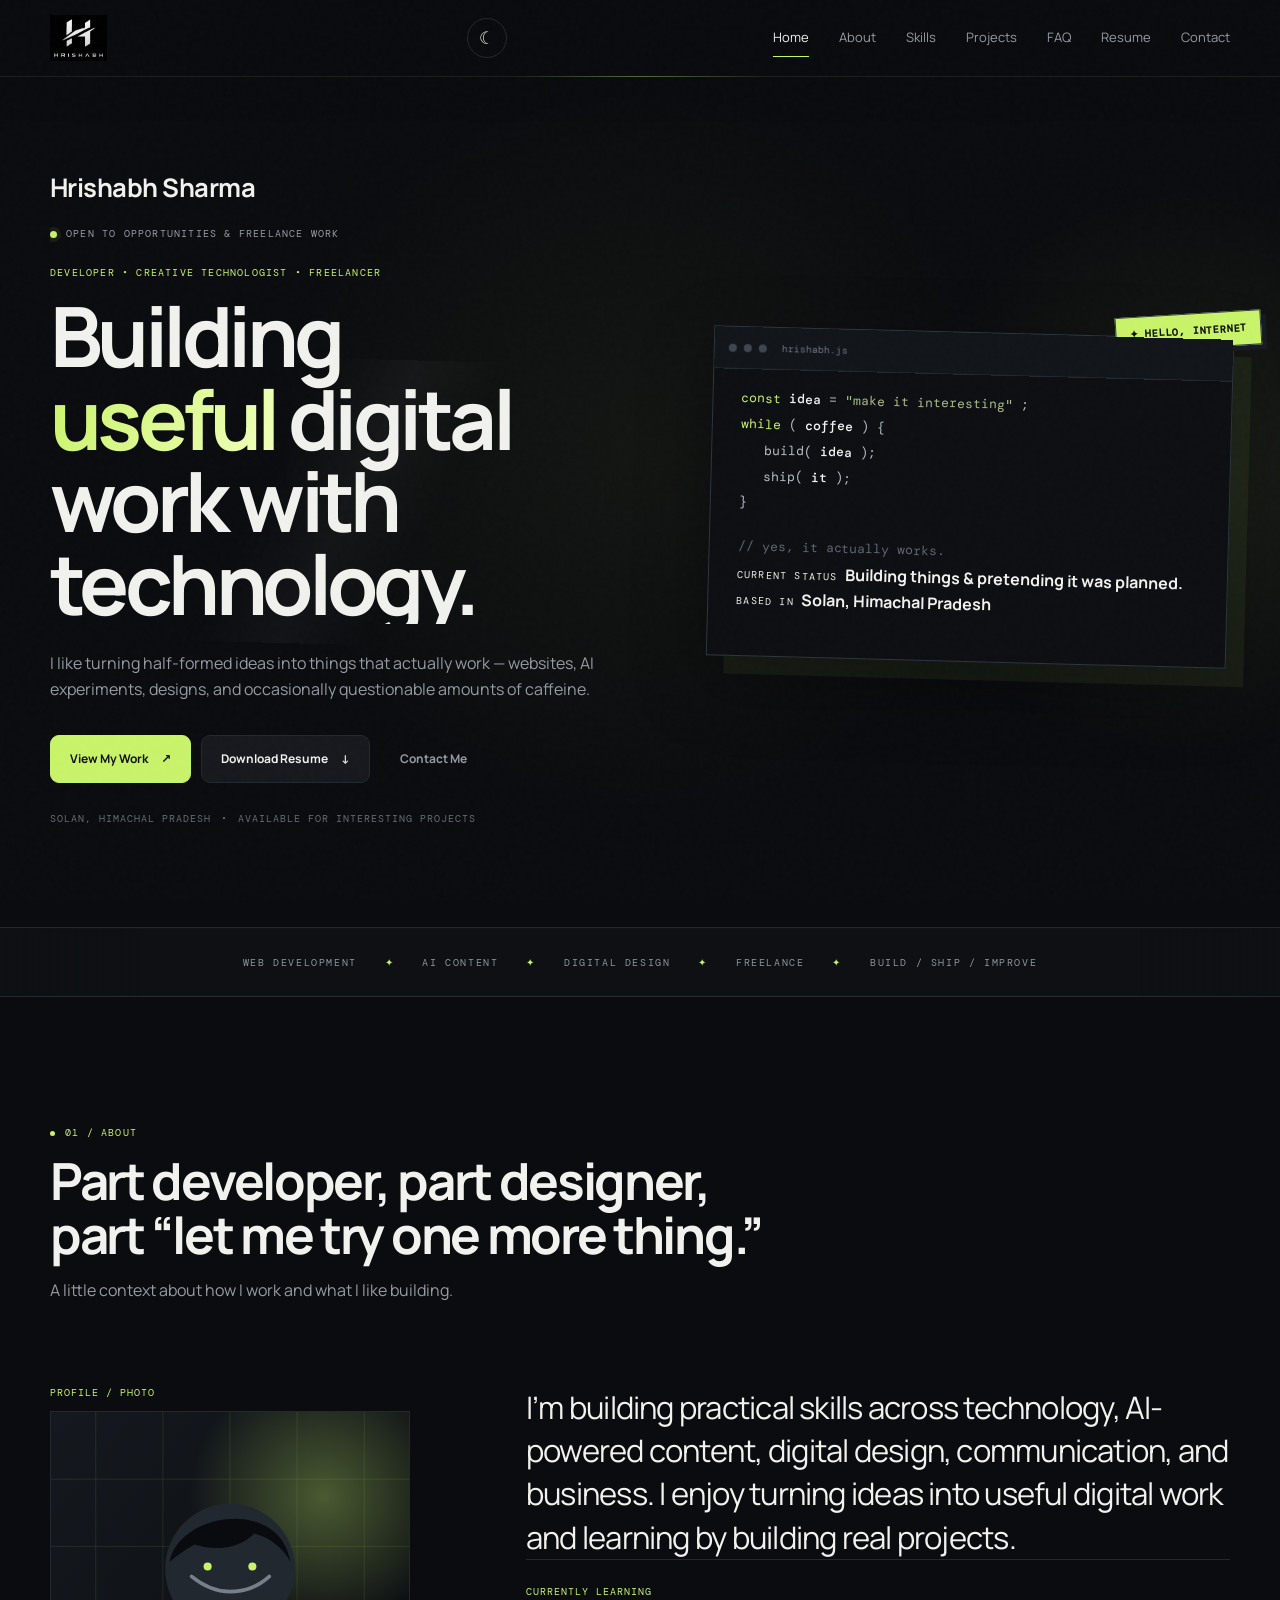
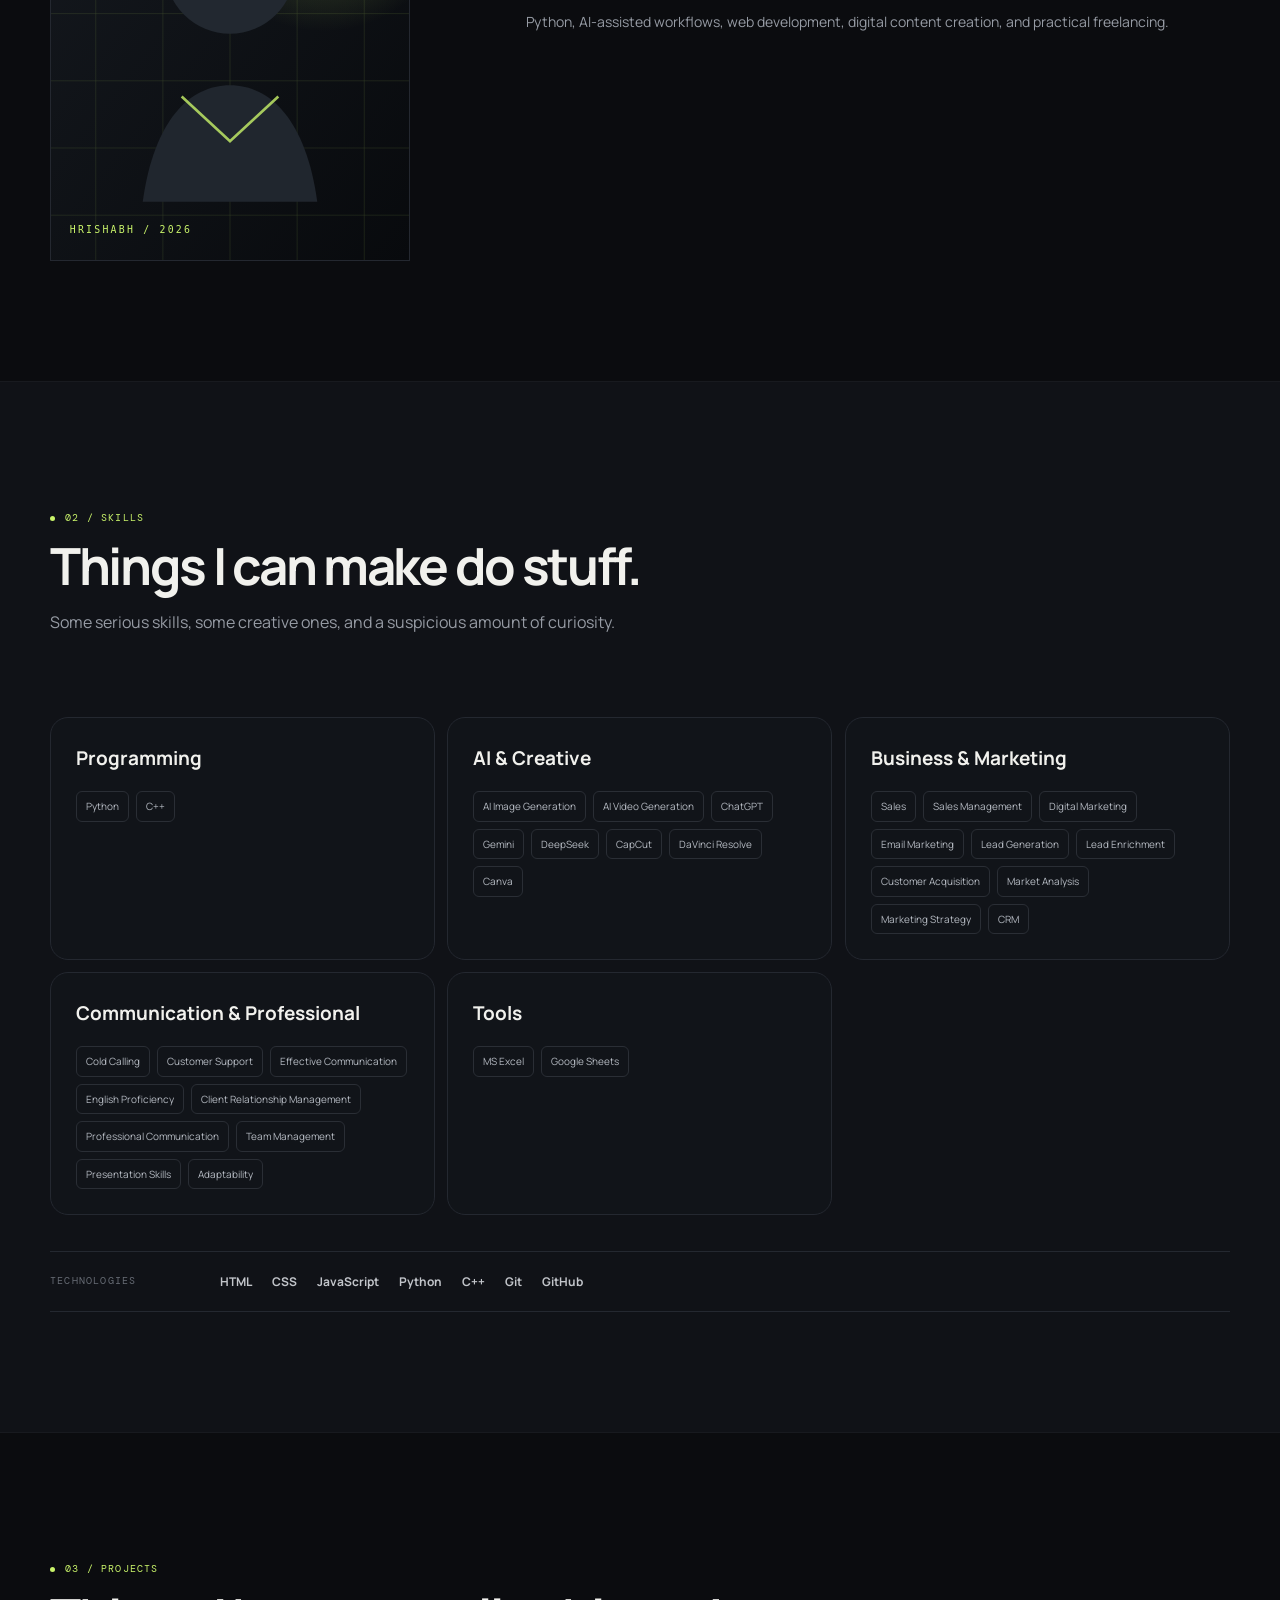
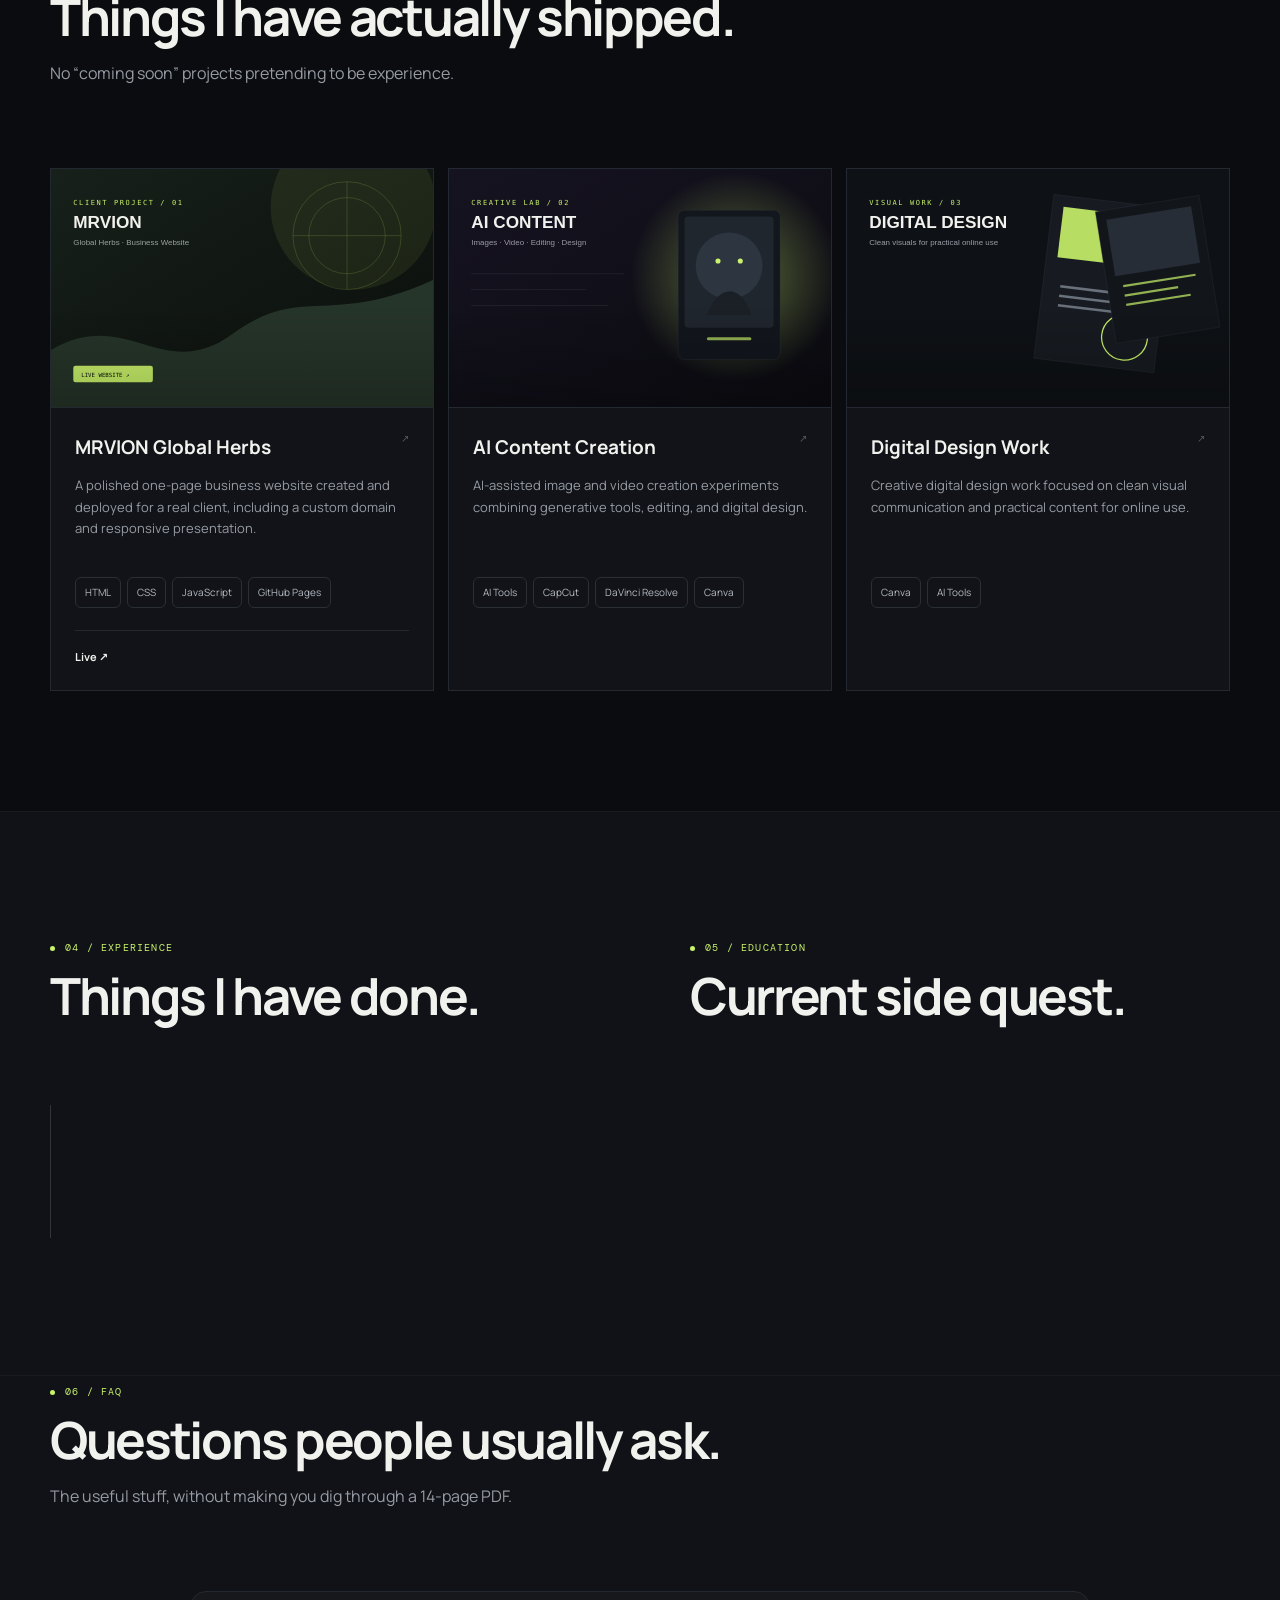
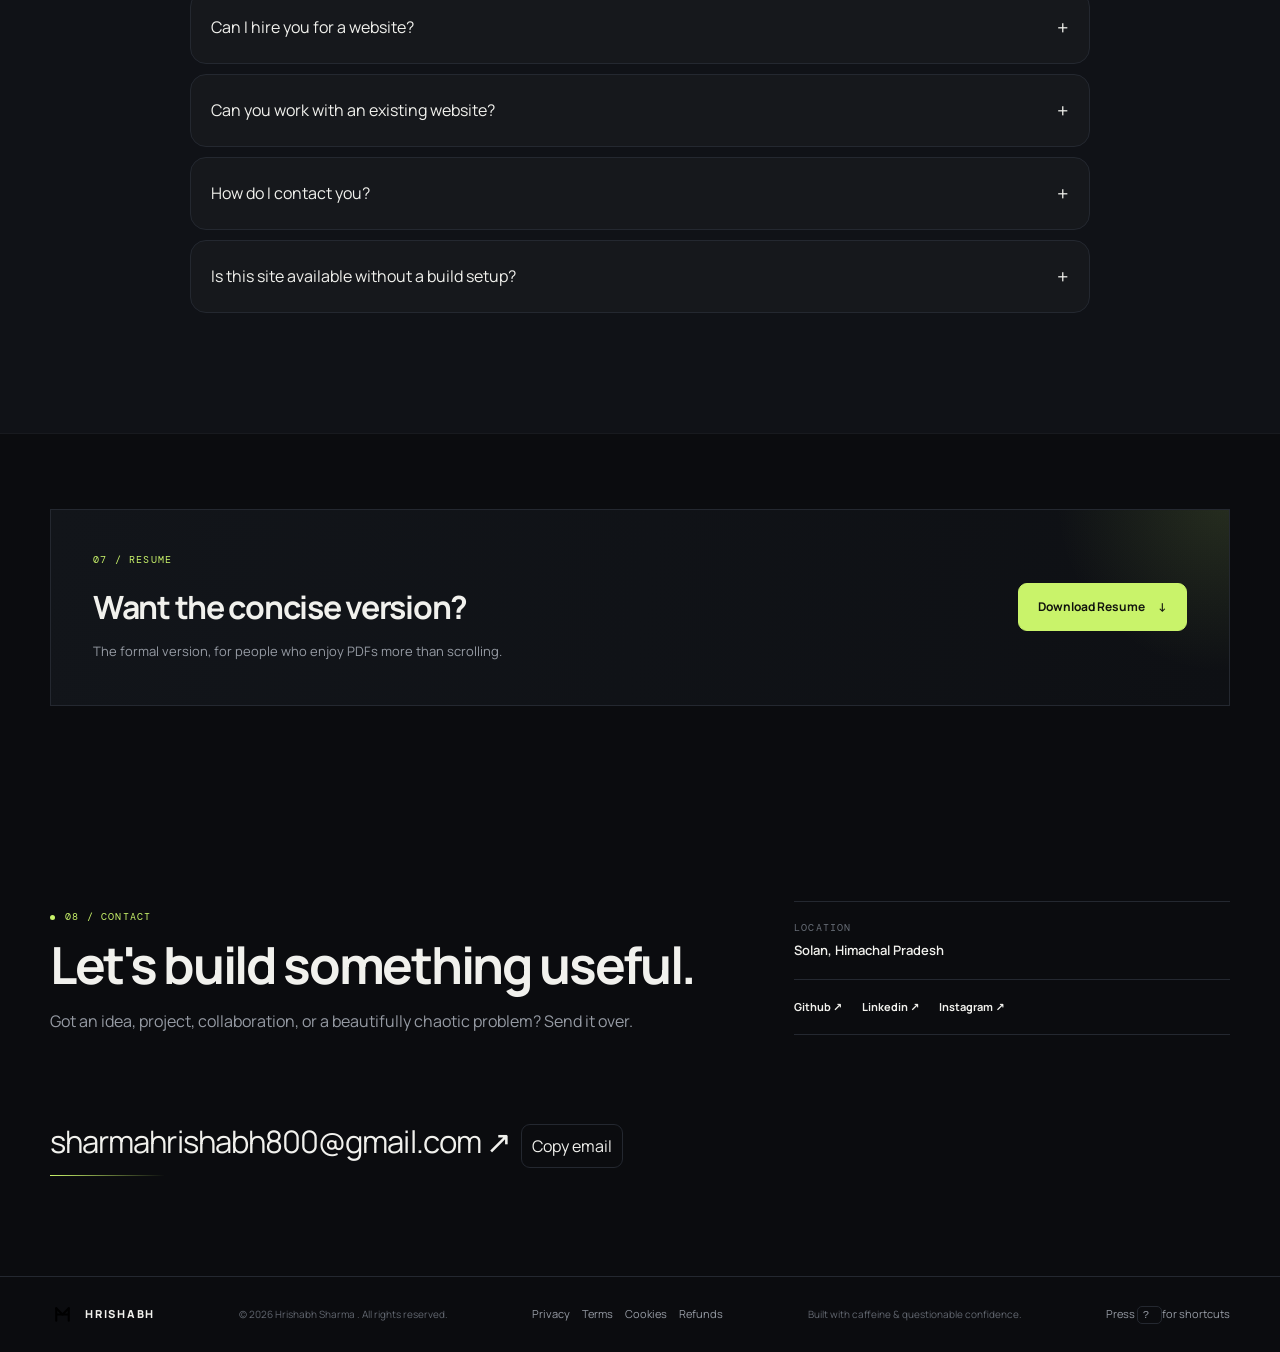
==== index.html @ c1506754 "Add files via upload" ====
<!DOCTYPE html>
<html lang="en">
 <head>
  <meta charset="utf-8"/>
  <meta content="width=device-width, initial-scale=1.0" name="viewport"/>
  <meta content="Hrishabh Sharma &mdash; developer, creative technologist and freelancer." name="description"/>
  <meta content="Hrishabh Sharma &mdash; Portfolio" property="og:title"/>
  <meta content="Developer, creative technologist and freelancer building useful digital work." property="og:description"/>
  <meta content="website" property="og:type"/>
  <meta content="https://hrishabh-sharma.github.io/" property="og:url"/>
  <meta content="hrishabh-logo.png" property="og:image"/>
  <meta content="summary_large_image" name="twitter:card"/>
  <meta content="Hrishabh Sharma &mdash; Portfolio" name="twitter:title"/>
  <meta content="Developer, creative technologist and freelancer building useful digital work." name="twitter:description"/>
  <meta content="#0b0c0f" name="theme-color"/>
  <title>
   Hrishabh Sharma &mdash; Portfolio
  </title>
  <link href="logo.svg" rel="icon" type="image/svg+xml"/>
  <link href="styles.css" rel="stylesheet"/>
 </head>
 <body class="is-loading">
  <a class="skip-link" href="#main-content">
   Skip to content
  </a>
  <div aria-hidden="true" class="skeleton-loader" id="skeleton-loader">
   <div class="skeleton-card">
    <div class="skeleton-line med">
    </div>
    <div class="skeleton-line big">
    </div>
    <div class="skeleton-line">
    </div>
    <div class="skeleton-line med">
    </div>
   </div>
  </div>
  <div aria-hidden="true" class="scroll-progress">
   <span>
   </span>
  </div>
  <div aria-hidden="true" class="ambient ambient-one">
  </div>
  <div aria-hidden="true" class="ambient ambient-two">
  </div>
  <header class="nav-wrap">
   <nav aria-label="Primary navigation" class="nav container">
    <a class="brand brand-image" href="#home">
     <img alt="Hrishabh logo" src="hrishabh-logo.png"/>
    </a>
    <div class="nav-actions">
     <button aria-label="Toggle light and dark mode" class="theme-toggle" title="Toggle theme" type="button">
      ☾
     </button>
     <button aria-expanded="false" aria-label="Toggle navigation" class="menu-button" type="button">
      <span>
      </span>
      <span>
      </span>
      <span>
      </span>
     </button>
    </div>
    <div class="nav-links">
     <a href="#home">
      Home
     </a>
     <a href="#about">
      About
     </a>
     <a href="#skills">
      Skills
     </a>
     <a href="#projects">
      Projects
     </a>
     <a href="#faq">
      FAQ
     </a>
     <a href="#resume">
      Resume
     </a>
     <a href="#contact">
      Contact
     </a>
    </div>
   </nav>
  </header>
  <main id="main-content">
   <section class="hero" id="home">
    <div class="container hero-grid">
     <div class="hero-copy">
      <p class="hero-name" data-name="">
      </p>
      <div class="status">
       <span class="status-dot">
       </span>
       Open to opportunities &amp; freelance work
      </div>
      <p class="hero-kicker" data-tagline="">
      </p>
      <h1>
       Building
       <em>
        useful
       </em>
       digital work with technology.
      </h1>
      <p class="hero-intro" data-intro="">
      </p>
      <div class="button-row">
       <a class="button button-primary" href="#projects">
        View My Work
        <span>
         &nearrow;
        </span>
       </a>
       <a class="button button-secondary" data-resume="" download="">
        Download Resume
        <span>
         &darr;
        </span>
       </a>
       <a class="button button-ghost" href="#contact">
        Contact Me
       </a>
      </div>
      <div class="hero-meta">
       <span data-location="">
       </span>
       <span>
        &bull;
       </span>
       <span>
        Available for interesting projects
       </span>
      </div>
     </div>
     <div class="hero-visual hero-code">
      <div class="code-window">
       <div class="window-bar">
        <span>
        </span>
        <span>
        </span>
        <span>
        </span>
        <b>
         hrishabh.js
        </b>
       </div>
       <div class="code-lines">
        <div>
         <i>
          const
         </i>
         <strong>
          idea
         </strong>
         =
         <em>
          "make it interesting"
         </em>
         ;
        </div>
        <div>
         <i>
          while
         </i>
         (
         <strong>
          coffee
         </strong>
         ) {
        </div>
        <div class="indent">
         build(
         <strong>
          idea
         </strong>
         );
        </div>
        <div class="indent">
         ship(
         <strong>
          it
         </strong>
         );
        </div>
        <div>
         }
        </div>
        <div class="code-comment">
         // yes, it actually works.
        </div>
       </div>
       <div class="floating-card floating-top">
        <span class="mini-label">
         CURRENT STATUS
        </span>
        <strong>
         Building things &amp; pretending it was planned.
        </strong>
       </div>
       <div class="floating-card floating-bottom">
        <span class="mini-label">
         BASED IN
        </span>
        <strong data-location="">
        </strong>
       </div>
      </div>
     </div>
    </div>
   </section>
   <section aria-label="Creative highlights" class="visual-marquee">
    <div class="container marquee-track">
     <span>
      WEB DEVELOPMENT
     </span>
     <i>
      ✦
     </i>
     <span>
      AI CONTENT
     </span>
     <i>
      ✦
     </i>
     <span>
      DIGITAL DESIGN
     </span>
     <i>
      ✦
     </i>
     <span>
      FREELANCE
     </span>
     <i>
      ✦
     </i>
     <span>
      BUILD / SHIP / IMPROVE
     </span>
    </div>
   </section>
   <section class="section" id="about">
    <div class="container">
     <div class="section-heading">
      <span class="eyebrow">
       01 / About
      </span>
      <h2>
       Part developer, part designer, part &ldquo;let me try one more thing.&rdquo;
      </h2>
      <p>
       A little context about how I work and what I like building.
      </p>
     </div>
     <div class="about-grid">
      <div class="about-photo-wrap">
       <div class="about-photo-label">
        PROFILE / PHOTO
       </div>
       <!-- Replace profile-visual.svg with your own photo later. Keep the same path or update the src. -->
       <div class="profile-frame">
        <img alt="Profile placeholder for Hrishabh Sharma" loading="lazy" src="profile-visual.svg"/>
       </div>
      </div>
      <div class="about-content">
       <div class="about-lead">
        <p data-about="">
        </p>
       </div>
       <div class="about-details">
        <div>
         <span>
          Currently learning
         </span>
         <p data-learning="">
         </p>
        </div>
        <div>
         <span>
          Interested in
         </span>
         <p data-interests="">
         </p>
        </div>
       </div>
      </div>
     </div>
    </div>
   </section>
   <section class="section section-muted" id="skills">
    <div class="container">
     <div class="section-heading">
      <span class="eyebrow">
       02 / Skills
      </span>
      <h2>
       Things I can make do stuff.
      </h2>
      <p>
       Some serious skills, some creative ones, and a suspicious amount of curiosity.
      </p>
     </div>
     <div class="skill-grid" id="skills-grid">
     </div>
     <div class="tech-strip">
      <span>
       TECHNOLOGIES
      </span>
      <div id="technologies">
      </div>
     </div>
    </div>
   </section>
   <section class="section" id="projects">
    <div class="container">
     <div class="section-heading">
      <span class="eyebrow">
       03 / Projects
      </span>
      <h2>
       Things I have actually shipped.
      </h2>
      <p>
       No &ldquo;coming soon&rdquo; projects pretending to be experience.
      </p>
     </div>
     <div class="project-grid" id="projects-grid">
     </div>
    </div>
   </section>
   <section class="section section-muted" id="experience">
    <div class="container two-column-section">
     <div>
      <div class="section-heading">
       <span class="eyebrow">
        04 / Experience
       </span>
       <h2>
        Things I have done.
       </h2>
      </div>
      <div class="timeline" id="experience-list">
      </div>
     </div>
     <div id="education">
      <div class="section-heading">
       <span class="eyebrow">
        05 / Education
       </span>
       <h2>
        Current side quest.
       </h2>
      </div>
      <div class="education-list" id="education-list">
      </div>
     </div>
    </div>
   </section>
   <section class="section faq-section section-muted" id="faq">
    <div class="container">
     <div class="section-heading">
      <span class="eyebrow">
       06 / FAQ
      </span>
      <h2>
       Questions people usually ask.
      </h2>
      <p>
       The useful stuff, without making you dig through a 14-page PDF.
      </p>
     </div>
     <div class="faq-list">
      <article class="faq-item">
       <button aria-expanded="false" class="faq-question" type="button">
        <span>
         Can I hire you for a website?
        </span>
        <span>
         +
        </span>
       </button>
       <div class="faq-answer">
        <div>
         <p>
          Yes. I can work on landing pages, business websites, portfolio sites, and other practical web projects.
         </p>
        </div>
       </div>
      </article>
      <article class="faq-item">
       <button aria-expanded="false" class="faq-question" type="button">
        <span>
         Can you work with an existing website?
        </span>
        <span>
         +
        </span>
       </button>
       <div class="faq-answer">
        <div>
         <p>
          Yes. If the project is editable and the scope is clear, I can make updates, fixes, responsive improvements, and visual refinements.
         </p>
        </div>
       </div>
      </article>
      <article class="faq-item">
       <button aria-expanded="false" class="faq-question" type="button">
        <span>
         How do I contact you?
        </span>
        <span>
         +
        </span>
       </button>
       <div class="faq-answer">
        <div>
         <p>
          The fastest option is email. You can copy the address directly from the Contact section.
         </p>
        </div>
       </div>
      </article>
      <article class="faq-item">
       <button aria-expanded="false" class="faq-question" type="button">
        <span>
         Is this site available without a build setup?
        </span>
        <span>
         +
        </span>
       </button>
       <div class="faq-answer">
        <div>
         <p>
          Yes. This portfolio is plain HTML, CSS and JavaScript, so it can be opened directly and hosted on GitHub Pages.
         </p>
        </div>
       </div>
      </article>
     </div>
    </div>
   </section>
   <section class="section resume-section" id="resume">
    <div class="container resume-box">
     <div>
      <span class="eyebrow">
       07 / Resume
      </span>
      <h2>
       Want the concise version?
      </h2>
      <p>
       The formal version, for people who enjoy PDFs more than scrolling.
      </p>
     </div>
     <a class="button button-primary" data-resume="" download="">
      Download Resume
      <span>
       &darr;
      </span>
     </a>
    </div>
   </section>
   <section class="section contact-section" id="contact">
    <div class="container contact-grid">
     <div>
      <div class="section-heading">
       <span class="eyebrow">
        08 / Contact
       </span>
       <h2>
        Let's build something useful.
       </h2>
       <p>
        Got an idea, project, collaboration, or a beautifully chaotic problem? Send it over.
       </p>
      </div>
      <div class="email-wrap">
       <a class="email-link" data-email="">
       </a>
       <button class="copy-button" data-copy-email="" type="button">
        Copy email
       </button>
      </div>
     </div>
     <div class="contact-details">
      <div>
       <span>
        Location
       </span>
       <strong data-location="">
       </strong>
      </div>
      <div class="social-row" id="social-links">
      </div>
     </div>
    </div>
   </section>
  </main>
  <footer class="footer">
   <div class="container footer-inner">
    <a class="brand" href="#home">
     <img alt="" src="logo.svg"/>
     <span data-logo="">
      HRISHABH
     </span>
    </a>
    <span>
     &copy;
     <span id="year">
     </span>
     <span data-name="">
     </span>
     . All rights reserved.
    </span>
    <nav aria-label="Legal" class="legal-links">
     <a href="privacy-policy.html">
      Privacy
     </a>
     <a href="terms.html">
      Terms
     </a>
     <a href="cookie-policy.html">
      Cookies
     </a>
     <a href="refund-policy.html">
      Refunds
     </a>
    </nav>
    <span>
     Built with caffeine &amp; questionable confidence.
    </span>
    <span class="shortcut-hint">
     Press
     <kbd>
      ?
     </kbd>
     for shortcuts
    </span>
   </div>
  </footer>
  <button aria-label="Back to top" class="back-top" id="back-top" type="button">
   &uarr;
  </button>
  <div aria-atomic="true" aria-live="polite" class="toast-stack" id="toast-stack">
  </div>
  <div aria-labelledby="shortcut-title" aria-modal="true" class="shortcut-panel" id="shortcut-panel" role="dialog">
   <div class="shortcut-box">
    <div class="shortcut-head">
     <h3 id="shortcut-title">
      Keyboard shortcuts
     </h3>
     <button aria-label="Close shortcuts" class="shortcut-close" type="button">
      &times;
     </button>
    </div>
    <div class="shortcut-list">
     <div class="shortcut-row">
      <span>
       Go home
      </span>
      <kbd>
       G
      </kbd>
      <kbd>
       H
      </kbd>
     </div>
     <div class="shortcut-row">
      <span>
       Go to projects
      </span>
      <kbd>
       G
      </kbd>
      <kbd>
       P
      </kbd>
     </div>
     <div class="shortcut-row">
      <span>
       Go to contact
      </span>
      <kbd>
       G
      </kbd>
      <kbd>
       C
      </kbd>
     </div>
     <div class="shortcut-row">
      <span>
       Toggle theme
      </span>
      <kbd>
       T
      </kbd>
     </div>
     <div class="shortcut-row">
      <span>
       Show shortcuts
      </span>
      <kbd>
       ?
      </kbd>
     </div>
     <div class="shortcut-row">
      <span>
       Close overlay
      </span>
      <kbd>
       Esc
      </kbd>
     </div>
    </div>
   </div>
  </div>
  <script src="profile.js">
  </script>
  <script src="main.js">
  </script>
 </body>
</html>
---- styles.css ----
@import url('https://fonts.googleapis.com/css2?family=DM+Mono:wght@400;500&family=Manrope:wght@400;500;600;700;800&display=swap');

:root {
  --bg: #0b0c0f;
  --bg-soft: #101217;
  --text: #f1f1ed;
  --muted: #969ba4;
  --line: #242830;
  --accent: #c9f36a;
  --max: 1180px;
  --radius: 18px;
}

* { box-sizing: border-box; }
html { scroll-behavior: smooth; }
body {
  margin: 0;
  background: var(--bg);
  color: var(--text);
  font-family: "Manrope", system-ui, sans-serif;
  line-height: 1.65;
}
a { color: inherit; text-decoration: none; }
button { font: inherit; }
img { max-width: 100%; display: block; }

.container {
  width: min(calc(100% - 40px), var(--max));
  margin-inline: auto;
}

.nav-wrap {
  position: sticky;
  top: 0;
  z-index: 20;
  background: rgba(11, 12, 15, .86);
  backdrop-filter: blur(16px);
  border-bottom: 1px solid rgba(255,255,255,.06);
}
.nav {
  height: 76px;
  display: flex;
  align-items: center;
  justify-content: space-between;
}
.brand {
  display: inline-flex;
  align-items: center;
  gap: 10px;
  font-size: 13px;
  font-weight: 800;
  letter-spacing: .16em;
}
.brand img { width: 25px; height: 25px; }
.nav-links { display: flex; gap: 30px; }
.nav-links a {
  color: var(--muted);
  font-size: 13px;
  transition: color .2s ease;
}
.nav-links a:hover { color: var(--text); }
.menu-button { display: none; }

.hero {
  min-height: calc(100vh - 76px);
  display: grid;
  align-items: center;
  padding: 90px 0 100px;
  position: relative;
  overflow: hidden;
}
.hero::before {
  content: "";
  position: absolute;
  width: 620px;
  height: 620px;
  right: -220px;
  top: 10%;
  border-radius: 50%;
  background: radial-gradient(circle, rgba(201,243,106,.08), transparent 65%);
  pointer-events: none;
}
.hero-grid {
  display: grid;
  grid-template-columns: 1.15fr .85fr;
  gap: 80px;
  align-items: center;
}
.hero-name {
  margin: 0 0 10px;
  font-size: clamp(20px, 2vw, 28px);
  font-weight: 700;
  letter-spacing: -0.02em;
}

.status, .hero-kicker, .eyebrow, .mini-label, .tech-strip > span, .contact-details span, .timeline-date, .education-item > span {
  font-family: "DM Mono", monospace;
  text-transform: uppercase;
  letter-spacing: .12em;
  font-size: 10px;
}
.status {
  display: inline-flex;
  gap: 9px;
  align-items: center;
  color: var(--muted);
  margin-bottom: 22px;
}
.status-dot {
  width: 7px; height: 7px;
  border-radius: 50%;
  background: var(--accent);
  box-shadow: 0 0 0 4px rgba(201,243,106,.08);
}
.hero-kicker { color: var(--accent); margin: 0 0 13px; }
.hero h1 {
  font-size: clamp(48px, 6.5vw, 86px);
  line-height: .99;
  letter-spacing: -.055em;
  max-width: 760px;
  margin: 0;
}
.hero h1 em {
  color: var(--accent);
  font-style: normal;
}
.hero-intro {
  color: var(--muted);
  max-width: 610px;
  font-size: 16px;
  margin: 26px 0 0;
}
.button-row {
  display: flex;
  flex-wrap: wrap;
  gap: 10px;
  margin-top: 32px;
}
.button {
  display: inline-flex;
  align-items: center;
  gap: 13px;
  min-height: 48px;
  padding: 0 19px;
  border: 1px solid var(--line);
  border-radius: 9px;
  font-size: 12px;
  font-weight: 700;
  transition: transform .2s ease, border-color .2s ease, background .2s ease;
}
.button:hover { transform: translateY(-2px); border-color: #454b55; }
.button-primary {
  color: #10120d;
  background: var(--accent);
  border-color: var(--accent);
}
.button-secondary { background: #17191e; }
.button-ghost { border-color: transparent; color: var(--muted); }
.hero-meta {
  display: flex;
  gap: 10px;
  margin-top: 28px;
  color: #676c74;
  font-family: "DM Mono", monospace;
  font-size: 10px;
  text-transform: uppercase;
  letter-spacing: .1em;
}

.hero-visual {
  min-height: 500px;
  position: relative;
  display: grid;
  place-items: center;
}
.section { padding: 120px 0; }
.section-muted { background: var(--bg-soft); border-block: 1px solid rgba(255,255,255,.035); }
.section-heading { max-width: 720px; margin-bottom: 55px; }
.eyebrow { color: var(--accent); display: block; margin-bottom: 12px; }
.section-heading h2 {
  font-size: clamp(34px, 4vw, 54px);
  letter-spacing: -.045em;
  line-height: 1.05;
  margin: 0;
}
.section-heading p { color: var(--muted); margin: 16px 0 0; max-width: 590px; }

.about-grid {
  display: grid;
  grid-template-columns: .72fr 1.28fr;
  gap: 80px;
  align-items: start;
}
.about-photo-wrap {
  position: sticky;
  top: 110px;
}
.about-photo-label {
  color: var(--accent);
  font: 10px "DM Mono", monospace;
  letter-spacing: .1em;
  text-transform: uppercase;
  margin-bottom: 12px;
}
.profile-frame {
  width: 100%;
  max-width: 360px;
  aspect-ratio: 4 / 5;
  overflow: hidden;
  border: 1px solid var(--line);
  background: var(--bg-soft);
}
.profile-frame img {
  width: 100%;
  height: 100%;
  display: block;
  object-fit: cover;
}
.about-content { min-width: 0; }
.about-lead p {
  font-size: clamp(22px, 2.5vw, 31px);
  line-height: 1.4;
  letter-spacing: -.025em;
  margin: 0;
}
.about-details { display: grid; gap: 30px; }
.about-details > div { border-top: 1px solid var(--line); padding-top: 16px; }
.about-details span {
  font: 10px "DM Mono", monospace;
  text-transform: uppercase;
  color: var(--accent);
  letter-spacing: .1em;
}
.about-details p { color: var(--muted); font-size: 14px; margin: 8px 0 0; }

.skill-grid {
  display: grid;
  grid-template-columns: repeat(3, 1fr);
  gap: 12px;
}
.skill-card {
  background: #111419;
  border: 1px solid var(--line);
  border-radius: var(--radius);
  padding: 25px;
  min-height: 230px;
}
.skill-card h3 { font-size: 19px; margin: 35px 0 17px; }
.skill-list { display: flex; flex-wrap: wrap; gap: 7px; }
.skill-list span, .tag-row span {
  color: #b5bac2;
  border: 1px solid #2a2e35;
  padding: 6px 9px;
  border-radius: 6px;
  font-size: 10px;
}
.tech-strip {
  margin-top: 35px;
  border-top: 1px solid var(--line);
  border-bottom: 1px solid var(--line);
  padding: 20px 0;
  display: grid;
  grid-template-columns: 150px 1fr;
  gap: 20px;
  align-items: center;
}
.tech-strip > span { color: #666b74; }
.tech-strip div { display: flex; flex-wrap: wrap; gap: 20px; }
.tech-strip b { font-size: 12px; color: #c2c5ca; }

.project-grid { display: grid; grid-template-columns: repeat(3, 1fr); gap: 14px; }
.project-card {
  background: #111318;
  border: 1px solid var(--line);
  overflow: hidden;
  transition: transform .25s ease, border-color .25s ease;
}
.project-card:hover { transform: translateY(-5px); border-color: #3a4049; }
.project-image {
  aspect-ratio: 16 / 10;
  background: #0e1014;
  border-bottom: 1px solid var(--line);
  overflow: hidden;
}
.project-image img { width: 100%; height: 100%; object-fit: cover; }
.project-placeholder {
  height: 100%;
  padding: 22px;
  display: flex;
  flex-direction: column;
  justify-content: space-between;
  color: #555b64;
  background: radial-gradient(circle at 80% 20%, rgba(201,243,106,.08), transparent 35%);
}
.project-placeholder span { font: 11px "DM Mono", monospace; color: var(--accent); }
.project-placeholder div { font-size: 22px; font-weight: 700; letter-spacing: -.03em; color: #2b3037; }
.project-body { padding: 24px; }
.project-title-row { display: flex; justify-content: space-between; gap: 15px; }
.project-title-row h3 { margin: 0; font-size: 19px; }
.project-title-row > span { color: #535860; font: 10px "DM Mono", monospace; }
.project-body p { color: var(--muted); font-size: 13px; min-height: 84px; margin: 12px 0 18px; }
.tag-row { display: flex; flex-wrap: wrap; gap: 6px; }
.project-links {
  display: flex;
  gap: 18px;
  margin-top: 22px;
  padding-top: 17px;
  border-top: 1px solid var(--line);
}
.project-links a, .social-row a {
  color: var(--text);
  font-size: 11px;
  font-weight: 700;
}
.project-links a:hover, .social-row a:hover, .email-link:hover { color: var(--accent); }

.two-column-section {
  display: grid;
  grid-template-columns: 1fr 1fr;
  gap: 100px;
}
.timeline { border-left: 1px solid #30343b; padding-left: 25px; }
.timeline-item { position: relative; padding: 0 0 42px; }
.timeline-item:last-child { padding-bottom: 0; }
.timeline-dot {
  position: absolute;
  width: 7px; height: 7px;
  background: var(--accent);
  border-radius: 50%;
  left: -29px;
  top: 6px;
}
.timeline-date { color: var(--accent); }
.timeline-item h3 { margin: 9px 0 0; font-size: 20px; }
.timeline-item h4 { color: #747a84; margin: 2px 0 10px; font-size: 12px; }
.timeline-item p, .education-item p { color: var(--muted); font-size: 13px; margin: 0; }
.education-list { display: grid; gap: 12px; }
.education-item {
  padding: 22px;
  border: 1px solid var(--line);
  background: #111419;
}
.education-item > span { color: var(--accent); }
.education-item h3 { margin: 10px 0 2px; font-size: 17px; }
.education-item h4 { margin: 0 0 8px; color: #777d86; font-size: 12px; }

.resume-section { padding-top: 75px; padding-bottom: 75px; }
.resume-box {
  display: flex;
  align-items: center;
  justify-content: space-between;
  gap: 40px;
  border: 1px solid var(--line);
  padding: 42px;
  background: linear-gradient(100deg, #12151a, #0e1014);
}
.resume-box h2 { margin: 0; font-size: 32px; letter-spacing: -.04em; }
.resume-box p { margin: 8px 0 0; color: var(--muted); max-width: 610px; font-size: 13px; }

.contact-section { padding-bottom: 100px; }
.contact-grid {
  display: grid;
  grid-template-columns: 1.2fr .8fr;
  gap: 90px;
}
.email-link {
  display: inline-flex;
  gap: 20px;
  align-items: center;
  color: var(--text);
  font-size: clamp(20px, 3vw, 31px);
  letter-spacing: -.03em;
  border-bottom: 1px solid #363b44;
  padding-bottom: 9px;
}
.email-link span { color: var(--accent); }
.contact-details { border-top: 1px solid var(--line); }
.contact-details > div {
  padding: 18px 0;
  border-bottom: 1px solid var(--line);
  display: grid;
  gap: 3px;
}
.contact-details span { color: #686e77; }
.contact-details strong { font-size: 13px; font-weight: 600; }
.contact-details .social-row {
  display: flex;
  flex-wrap: wrap;
  gap: 20px;
}

.footer {
  border-top: 1px solid var(--line);
  padding: 25px 0;
  color: #626770;
  font-size: 10px;
}
.footer-inner { display: flex; align-items: center; justify-content: space-between; gap: 20px; }
.footer .brand { color: var(--text); font-size: 11px; }
.legal-links { display:flex; align-items:center; flex-wrap:wrap; gap:12px; }
.legal-links a { color:var(--muted); font-size:11px; text-decoration:none; }
.legal-links a:hover, .legal-links a:focus-visible { color:var(--text); text-decoration:underline; text-underline-offset:3px; }

@media (max-width: 950px) {
  .hero-grid { grid-template-columns: 1fr; gap: 50px; }
  .hero-visual { min-height: 430px; }
  .about-grid, .two-column-section, .contact-grid { grid-template-columns: 1fr; gap: 55px; }
  .skill-grid, .project-grid { grid-template-columns: 1fr 1fr; }
}
@media (max-width: 760px) {
  .container { width: min(calc(100% - 28px), var(--max)); }
  .nav { height: 68px; }
  .menu-button {
    display: grid;
    gap: 4px;
    border: 0;
    background: transparent;
    padding: 8px 0 8px 10px;
    cursor: pointer;
  }
  .menu-button span { width: 22px; height: 1px; background: var(--text); }
  .nav-links {
    display: none;
    position: absolute;
    left: 0; right: 0; top: 68px;
    padding: 14px;
    background: rgba(11,12,15,.98);
    border-bottom: 1px solid var(--line);
  }
  .nav-links.open { display: grid; }
  .nav-links a { padding: 10px 12px; }
  .hero { padding: 70px 0 80px; min-height: auto; }
  .hero h1 { font-size: clamp(43px, 14vw, 65px); }
  .hero-visual { min-height: 390px; }
  .about-photo-wrap { position: static; }
  .profile-frame { width: min(270px, 100%); }
  .floating-top { right: -3px; top: 35px; }
  .floating-bottom { left: -3px; bottom: 25px; }
  .section { padding: 85px 0; }
  .skill-grid, .project-grid { grid-template-columns: 1fr; }
  .project-body p { min-height: auto; }
  .tech-strip { grid-template-columns: 1fr; }
  .resume-box { flex-direction: column; align-items: flex-start; padding: 28px; }
  .footer-inner { flex-direction: column; align-items: flex-start; }
}


/* Visual additions */
.visual-marquee { border-block: 1px solid var(--line); background: #0e1014; overflow: hidden; }
.marquee-track { min-height: 68px; display:flex; align-items:center; justify-content:center; flex-wrap:wrap; gap:18px 28px; color:#8e949d; font: 10px "DM Mono", monospace; letter-spacing:.16em; }
.marquee-track i { color:var(--accent); font-style:normal; }
.project-image { position:relative; }
.project-image::after { content:""; position:absolute; inset:0; pointer-events:none; background:linear-gradient(180deg, transparent 55%, rgba(0,0,0,.22)); }
@media (max-width:760px){ .marquee-track { justify-content:flex-start; gap:14px 18px; padding-block:16px; } }


/* Playful developer-style hero */
.hero-code { isolation: isolate; }
.code-window {
  position: relative;
  width: min(520px, 90vw);
  min-height: 330px;
  padding: 58px 28px 28px;
  border: 1px solid #30353e;
  background: #0d0f13;
  box-shadow: 18px 18px 0 rgba(201,243,106,.07), 0 25px 70px rgba(0,0,0,.35);
  transform: rotate(1.5deg);
  transition: transform .35s ease, box-shadow .35s ease;
}
.code-window:hover { transform: rotate(0deg) translateY(-6px); box-shadow: 22px 22px 0 rgba(201,243,106,.1), 0 35px 80px rgba(0,0,0,.42); }
.window-bar {
  position: absolute; inset: 0 0 auto 0; height: 42px;
  display: flex; align-items: center; gap: 7px; padding: 0 14px;
  border-bottom: 1px solid #242930; background: #12151a;
}
.window-bar span { width: 8px; height: 8px; border-radius: 50%; background: #41464e; }
.window-bar b { margin-left: 8px; color: #6f7580; font: 10px "DM Mono", monospace; font-weight: 400; }
.code-lines { color: #b9bec6; font: 13px/2 "DM Mono", monospace; }
.code-lines i { color: var(--accent); font-style: normal; }
.code-lines strong { color: #f1f3f5; font-weight: 500; }
.code-lines em { color: #aebc88; font-style: normal; }
.code-lines .indent { padding-left: 24px; }
.code-comment { margin-top: 18px; color: #5f6670; }
.code-window::before {
  content: "✦  HELLO, INTERNET";
  position: absolute; right: -28px; top: -25px;
  padding: 10px 13px; border: 1px solid #343a43; background: var(--accent); color: #11140d;
  font: 10px "DM Mono", monospace; letter-spacing: .08em; font-weight: 700;
  transform: rotate(-5deg); box-shadow: 5px 5px 0 #171a20;
}
.floating-card strong { max-width: 220px; line-height: 1.45; }
.skill-card { transition: transform .25s ease, border-color .25s ease, background .25s ease; }
.skill-card:hover { transform: translateY(-5px) rotate(-.4deg); border-color: #424952; background: #15181d; }
.skill-card h3 { margin-top: 0; }
.project-card { transition: transform .25s ease, border-color .25s ease; }
.project-card:hover { transform: translateY(-7px); border-color: #444a54; }
.project-arrow { color: var(--accent); font-size: 18px; transition: transform .25s ease; }
.project-card:hover .project-arrow { transform: translate(4px,-4px); }
.empty-card { min-height: 150px; display: flex; flex-direction: column; justify-content: center; }
.visual-marquee { overflow: hidden; }
.marquee-track { width: max-content; animation: marquee 22s linear infinite; }
@keyframes marquee { from { transform: translateX(0); } to { transform: translateX(-35%); } }
@media (max-width: 800px) {
  .code-window { min-height: 280px; transform: none; padding-inline: 20px; }
  .code-window::before { right: -5px; top: -22px; }
  .floating-top { top: 30px; right: -4px; }
  .floating-bottom { bottom: 20px; left: -4px; }
}

/* Custom branded nav logo */
.brand-image {
  width: 150px;
  height: 46px;
  display: inline-flex;
  align-items: center;
}
.brand-image img {
  width: 150px;
  height: 46px;
  object-fit: contain;
  object-position: left center;
  display: block;
}
@media (max-width: 700px) {
  .brand-image, .brand-image img { width: 124px; height: 40px; }
}


/* ── Premium motion system ─────────────────────────────────────────────── */
body { overflow-x: hidden; }
::selection { background: var(--accent); color: #0b0c0f; }

.scroll-progress {
  position: fixed;
  z-index: 100;
  inset: 0 0 auto;
  height: 2px;
  pointer-events: none;
  background: transparent;
}
.scroll-progress span {
  display: block;
  width: 100%;
  height: 100%;
  background: var(--accent);
  transform: scaleX(0);
  transform-origin: left;
  box-shadow: 0 0 16px rgba(201,243,106,.65);
}

.ambient {
  position: fixed;
  z-index: -1;
  width: 480px;
  height: 480px;
  border-radius: 50%;
  pointer-events: none;
  filter: blur(70px);
  opacity: .08;
  background: var(--accent);
  animation: ambientFloat 14s ease-in-out infinite alternate;
}
.ambient-one { top: 12vh; right: -260px; }
.ambient-two { bottom: 8vh; left: -280px; animation-delay: -6s; }
@keyframes ambientFloat { from { transform: translate3d(0,0,0) scale(1); } to { transform: translate3d(-50px,35px,0) scale(1.12); } }

.hero-copy > * { opacity: 0; animation: luxuryHeroIn .8s cubic-bezier(.2,.8,.2,1) forwards; }
.hero-copy .status { animation-delay: .08s; }
.hero-copy .hero-kicker { animation-delay: .16s; }
.hero-copy h1 { animation-delay: .24s; }
.hero-copy .hero-intro { animation-delay: .32s; }
.hero-copy .button-row { animation-delay: .40s; }
.hero-copy .hero-meta { animation-delay: .48s; }
.hero-visual { animation: heroVisualIn 1s cubic-bezier(.2,.8,.2,1) .18s both; }
.hero-visual > * { opacity: 1; }
@keyframes heroVisualIn { from { opacity:0; transform: translateY(28px) scale(.96); } to { opacity:1; transform:none; } }

.nav-wrap { box-shadow: 0 10px 40px rgba(0,0,0,.10); }
.nav-links a { position: relative; }
.nav-links a::after {
  content: "";
  position: absolute;
  left: 0;
  right: 100%;
  bottom: -8px;
  height: 1px;
  background: var(--accent);
  transition: right .25s ease;
}
.nav-links a:hover::after { right: 0; }

.button { position: relative; overflow: hidden; isolation: isolate; }
.button::before {
  content: "";
  position: absolute;
  top: -70%; left: -120%;
  width: 70%; height: 240%;
  transform: rotate(22deg);
  background: rgba(255,255,255,.18);
  transition: left .55s ease;
  pointer-events: none;
}
.button:hover::before { left: 145%; }

.skill-card, .project-card, .education-item, .resume-box {
  position: relative;
  isolation: isolate;
}
.skill-card::before, .project-card::before, .education-item::before, .resume-box::before {
  content: "";
  position: absolute;
  inset: 0;
  border-radius: inherit;
  pointer-events: none;
  background: radial-gradient(circle at 50% 0%, rgba(201,243,106,.09), transparent 42%);
  opacity: 0;
  transition: opacity .35s ease;
  z-index: -1;
}
.skill-card:hover::before, .project-card:hover::before, .education-item:hover::before, .resume-box:hover::before { opacity: 1; }
.skill-card:hover, .project-card:hover, .education-item:hover { box-shadow: 0 22px 55px rgba(0,0,0,.24); }

.skill-list span, .tag-row span { transition: border-color .2s ease, color .2s ease, transform .2s ease, background .2s ease; }
.skill-list span:hover, .tag-row span:hover { color: var(--text); border-color: rgba(201,243,106,.45); background: rgba(201,243,106,.05); transform: translateY(-2px); }

.project-image img { transition: transform .7s cubic-bezier(.2,.75,.2,1), filter .7s ease; }
.project-card:hover .project-image img { transform: scale(1.055); filter: saturate(1.08) contrast(1.03); }

.timeline-dot { animation: dotPulse 2.4s ease-in-out infinite; }
@keyframes dotPulse { 0%,100% { box-shadow: 0 0 0 0 rgba(201,243,106,.24); } 50% { box-shadow: 0 0 0 8px rgba(201,243,106,0); } }

.code-window::after {
  content: "";
  position: absolute;
  inset: 42px 0 0;
  pointer-events: none;
  background: linear-gradient(115deg, transparent 35%, rgba(255,255,255,.035) 50%, transparent 65%);
  transform: translateX(-120%);
  animation: screenSweep 6s ease-in-out infinite;
}
@keyframes screenSweep { 0%,55% { transform: translateX(-120%); } 78%,100% { transform: translateX(120%); } }

.visual-marquee { position: relative; }
.visual-marquee::before, .visual-marquee::after { content:""; position:absolute; top:0; bottom:0; width:90px; z-index:2; pointer-events:none; }
.visual-marquee::before { left:0; background:linear-gradient(90deg, #0e1014, transparent); }
.visual-marquee::after { right:0; background:linear-gradient(270deg, #0e1014, transparent); }

.email-link { transition: letter-spacing .3s ease, color .3s ease; }
.email-link:hover { letter-spacing: -.015em; }


@media (max-width: 800px) {
  .ambient-one, .ambient-two { filter: blur(45px); }
}

@media (prefers-reduced-motion: reduce) {
  *, *::before, *::after { animation-duration: .001ms !important; animation-iteration-count: 1 !important; scroll-behavior: auto !important; transition-duration: .001ms !important; }
  .reveal { opacity: 1; transform: none; filter: none; }
  .scroll-progress { display: none; }
}

:root {
  --mx: 50vw;
  --my: 50vh;
  --luxury-line: rgba(255,255,255,.075);
}

html { background: var(--bg); }
body {
  position: relative;
  background:
    radial-gradient(600px circle at var(--mx) var(--my), rgba(201,243,106,.045), transparent 62%),
    var(--bg);
}

body::after {
  content: "";
  position: fixed;
  inset: 0;
  z-index: 90;
  pointer-events: none;
  opacity: .025;
  background-image: url("data:image/svg+xml,%3Csvg viewBox='0 0 180 180' xmlns='http://www.w3.org/2000/svg'%3E%3Cfilter id='n'%3E%3CfeTurbulence type='fractalNoise' baseFrequency='.9' numOctaves='3' stitchTiles='stitch'/%3E%3C/filter%3E%3Crect width='100%25' height='100%25' filter='url(%23n)' opacity='.7'/%3E%3C/svg%3E");
}

.nav-wrap {
  border-bottom-color: var(--luxury-line);
  transition: background .4s ease, box-shadow .4s ease;
}
.nav-wrap::after {
  content: "";
  position: absolute;
  left: 0; right: 0; bottom: -1px;
  height: 1px;
  background: linear-gradient(90deg, transparent, rgba(201,243,106,.35), transparent);
  transform: scaleX(.2);
  transform-origin: center;
  transition: transform .8s cubic-bezier(.2,.8,.2,1);
}
.nav-wrap:hover::after { transform: scaleX(1); }
.nav-links a { transition: color .25s ease, transform .25s ease; }
.nav-links a::after { transition: right .35s cubic-bezier(.2,.8,.2,1); }
.nav-links a.active { color: var(--text); }
.nav-links a.active::after { right: 0; }

.hero-copy > * { animation-name: luxuryHeroIn; }
@keyframes luxuryHeroIn {
  from { opacity: 0; transform: translate3d(0, 32px, 0); clip-path: inset(0 0 100% 0); filter: blur(9px); }
  to { opacity: 1; transform: translate3d(0,0,0); clip-path: inset(0 0 0 0); filter: blur(0); }
}
.hero h1 {
  position: relative;
  text-wrap: balance;
}
.hero h1 em {
  background: linear-gradient(110deg, var(--accent), #efffb8 45%, var(--accent));
  background-size: 220% 100%;
  -webkit-background-clip: text;
  background-clip: text;
  color: transparent;
  animation: accentShimmer 5s ease-in-out infinite;
}
@keyframes accentShimmer {
  0%, 100% { background-position: 0% 50%; }
  50% { background-position: 100% 50%; }
}

.reveal {
  opacity: 0;
  transform: translate3d(0, 46px, 0) scale(.985);
  transition: opacity .7s cubic-bezier(.16,1,.3,1), transform .7s cubic-bezier(.16,1,.3,1);
  transition-delay: var(--reveal-delay, 0ms);
  will-change: opacity, transform;
}
.reveal.is-visible {
  opacity: 1;
  transform: translate3d(0,0,0) scale(1);
}

.section-heading::after {
  content: "";
  display: block;
  width: 44px;
  height: 1px;
  margin-top: 26px;
  background: var(--accent);
  transform: scaleX(0);
  transform-origin: left;
  transition: transform .8s cubic-bezier(.16,1,.3,1) .25s;
}
.section-heading .eyebrow { display: inline-flex; align-items: center; gap: 10px; }
.section-heading .eyebrow::before {
  content: "";
  width: 5px; height: 5px;
  border-radius: 50%;
  background: var(--accent);
  box-shadow: 0 0 0 0 rgba(201,243,106,.3);
  transition: box-shadow .6s ease .35s;
}
.reveal.is-visible .section-heading::after { transform: scaleX(1); }
.reveal.is-visible .section-heading .eyebrow::before { box-shadow: 0 0 0 6px rgba(201,243,106,0); }

.skill-card, .project-card, .education-item {
  transform: perspective(900px) rotateX(var(--rx,0deg)) rotateY(var(--ry,0deg));
  transition:
    transform .45s cubic-bezier(.2,.8,.2,1),
    border-color .35s ease,
    background .35s ease,
    box-shadow .45s ease;
  overflow: hidden;
}
.skill-card::after, .project-card::after, .education-item::after {
  content: "";
  position: absolute;
  inset: -1px;
  pointer-events: none;
  border-radius: inherit;
  background: radial-gradient(240px circle at var(--gx,50%) var(--gy,0%), rgba(201,243,106,.11), transparent 68%);
  opacity: 0;
  transition: opacity .35s ease;
}
.skill-card:hover::after, .project-card:hover::after, .education-item:hover::after { opacity: 1; }
.skill-card:hover, .project-card:hover, .education-item:hover {
  box-shadow: 0 18px 45px rgba(0,0,0,.24), 0 0 0 1px rgba(201,243,106,.04);
}

.project-image { position: relative; }
.project-image::before {
  content: "";
  position: absolute;
  z-index: 2;
  top: 0; bottom: 0; left: -45%;
  width: 30%;
  background: linear-gradient(90deg, transparent, rgba(255,255,255,.10), transparent);
  transform: skewX(-18deg);
  transition: left .9s cubic-bezier(.2,.8,.2,1);
}
.project-card:hover .project-image::before { left: 125%; }

.code-window {
  box-shadow: 18px 18px 0 rgba(201,243,106,.055), 0 25px 70px rgba(0,0,0,.35);
  animation: codeFloat 6s ease-in-out infinite;
}
@keyframes codeFloat {
  0%,100% { transform: rotate(1.5deg) translateY(0); }
  50% { transform: rotate(.4deg) translateY(-7px); }
}
.code-window::before { animation: badgeFloat 5s ease-in-out infinite; }
@keyframes badgeFloat {
  0%,100% { transform: rotate(-5deg) translateY(0); }
  50% { transform: rotate(-3deg) translateY(-5px); }
}
.code-window::after { animation: screenSweep 5.5s ease-in-out infinite; }

.visual-marquee::before, .visual-marquee::after { width: 140px; }
.visual-marquee { box-shadow: inset 0 1px 0 rgba(255,255,255,.015), inset 0 -1px 0 rgba(255,255,255,.015); }
.marquee-track { animation-duration: 28s; }
.marquee-track i { animation: starPulse 2.6s ease-in-out infinite; }
@keyframes starPulse { 0%,100% { opacity:.45; transform: scale(.9) rotate(0); } 50% { opacity:1; transform: scale(1.15) rotate(90deg); } }

.timeline { position: relative; }
.timeline::before {
  content: "";
  position: absolute;
  left: -1px; top: 0; bottom: 0;
  width: 1px;
  background: linear-gradient(var(--accent), rgba(201,243,106,.05));
  transform: scaleY(0);
  transform-origin: top;
  transition: transform 1.1s cubic-bezier(.16,1,.3,1) .15s;
}
#experience-list.reveal.is-visible::before { transform: scaleY(1); }
.timeline-dot { position: absolute; z-index: 2; }

.resume-box { overflow: hidden; }
.resume-box::after {
  content: "";
  position: absolute;
  width: 360px; height: 360px;
  right: -180px; top: -190px;
  border-radius: 50%;
  background: radial-gradient(circle, rgba(201,243,106,.13), transparent 68%);
  animation: resumeGlow 8s ease-in-out infinite alternate;
  pointer-events: none;
}
@keyframes resumeGlow {
  from { transform: translate3d(0,0,0) scale(.9); opacity:.55; }
  to { transform: translate3d(-80px,70px,0) scale(1.2); opacity:1; }
}

.email-link { position: relative; border-bottom: 0; }
.email-link::after {
  content: "";
  position: absolute;
  left: 0; right: 0; bottom: 0;
  height: 1px;
  background: linear-gradient(90deg, var(--accent), transparent);
  transform: scaleX(.25);
  transform-origin: left;
  transition: transform .6s cubic-bezier(.16,1,.3,1);
}
.email-link:hover::after { transform: scaleX(1); }

@media (max-width: 800px) {
  body::after { opacity: .018; }
  .code-window { animation: none; }
  .code-window::before { animation: none; }
}


@media (max-width: 800px) {
  .ambient-one, .ambient-two { filter: blur(45px); }
}

@media (prefers-reduced-motion: reduce) {
  body::after { display: none; }
  .hero h1 em, .code-window, .code-window::before, .marquee-track i, .resume-box::after { animation: none !important; }
  .reveal { opacity: 1; transform: none; filter: none; transition: none; }
}

:root { --surface-strong: rgba(16,18,23,.94); --shadow-soft: 0 20px 60px rgba(0,0,0,.24); }
body.light-theme { --bg:#f4f5f1; --text:#111318; --muted:#5f636b; --line:rgba(17,19,24,.12); --accent:#91ff2f; background:var(--bg); color:var(--text); }
body.light-theme .nav-wrap { background:rgba(244,245,241,.82); }
body.light-theme .section-muted { background:#e9ebe5; }
body.light-theme .code-window, body.light-theme .floating-card, body.light-theme .shortcut-panel, body.light-theme .faq-item, body.light-theme .toast { background:#fff; color:var(--text); }
body.light-theme .code-window { box-shadow:var(--shadow-soft); }

.skip-link { position:fixed; left:16px; top:12px; z-index:1000; transform:translateY(-160%); padding:11px 15px; border-radius:10px; background:var(--accent); color:#071006; font-weight:800; transition:transform .2s ease; }
.skip-link:focus { transform:translateY(0); }

.theme-toggle { width:40px; height:40px; border:1px solid var(--line); border-radius:50%; background:transparent; color:inherit; cursor:pointer; display:grid; place-items:center; font-size:17px; }
.theme-toggle:hover { border-color:var(--accent); transform:translateY(-2px); }

.back-top { position:fixed; right:22px; bottom:22px; z-index:80; width:46px; height:46px; border:1px solid var(--line); border-radius:50%; background:var(--surface-strong); color:inherit; display:grid; place-items:center; cursor:pointer; opacity:0; pointer-events:none; transform:translateY(10px); transition:.25s ease; box-shadow:0 10px 30px rgba(0,0,0,.18); }
.back-top.show { opacity:1; pointer-events:auto; transform:translateY(0); }

body.is-loading main, body.is-loading footer { opacity:0; }
.skeleton-loader { position:fixed; inset:0; z-index:120; display:grid; place-items:center; background:var(--bg); transition:opacity .45s ease, visibility .45s ease; }
.skeleton-loader.hidden { opacity:0; visibility:hidden; pointer-events:none; }
.skeleton-card { width:min(680px,80vw); display:grid; gap:13px; }
.skeleton-line { height:14px; border-radius:99px; background:linear-gradient(90deg, rgba(255,255,255,.06) 25%, rgba(255,255,255,.16) 50%, rgba(255,255,255,.06) 75%); background-size:200% 100%; animation:skeletonShimmer 1.1s infinite; }
.skeleton-line.big { width:78%; height:54px; }
.skeleton-line.med { width:58%; }
@keyframes skeletonShimmer { to { background-position:-200% 0; } }

.toast-stack { position:fixed; right:22px; bottom:80px; z-index:100; display:grid; gap:10px; width:min(340px,calc(100vw - 44px)); }
.toast { padding:13px 15px; border:1px solid var(--line); border-radius:13px; background:var(--surface-strong); box-shadow:var(--shadow-soft); animation:toastIn .3s ease both; font-size:.9rem; }
.toast.out { animation:toastOut .3s ease both; }
@keyframes toastIn { from { opacity:0; transform:translateY(10px); } }
@keyframes toastOut { to { opacity:0; transform:translateY(10px); } }

.faq-section { padding-top:0; }
.faq-list { max-width:900px; margin:0 auto; display:grid; gap:10px; }
.faq-item { border:1px solid var(--line); border-radius:16px; background:rgba(255,255,255,.025); overflow:hidden; }
.faq-question { width:100%; padding:19px 20px; border:0; background:transparent; color:inherit; text-align:left; display:flex; justify-content:space-between; align-items:center; gap:20px; cursor:pointer; font:600 1rem inherit; }
.faq-question span:last-child { transition:transform .2s ease; font-size:1.25rem; }
.faq-item.open .faq-question span:last-child { transform:rotate(45deg); }
.faq-answer { display:grid; grid-template-rows:0fr; transition:grid-template-rows .25s ease; }
.faq-answer > div { overflow:hidden; }
.faq-answer p { margin:0; padding:0 20px 20px; color:var(--muted); line-height:1.7; }
.faq-item.open .faq-answer { grid-template-rows:1fr; }

.shortcut-panel { position:fixed; inset:0; z-index:110; display:none; place-items:center; background:rgba(0,0,0,.62); backdrop-filter:blur(10px); }
.shortcut-panel.open { display:grid; }
.shortcut-box { width:min(520px,calc(100vw - 32px)); border:1px solid var(--line); border-radius:20px; background:var(--surface-strong); padding:24px; box-shadow:var(--shadow-soft); }
.shortcut-head { display:flex; justify-content:space-between; align-items:center; margin-bottom:18px; }
.shortcut-head h3 { margin:0; }
.shortcut-close { border:0; background:transparent; color:var(--muted); cursor:pointer; font-size:20px; }
.shortcut-list { display:grid; gap:8px; }
.shortcut-row { display:flex; justify-content:space-between; padding:10px 0; border-bottom:1px solid var(--line); color:var(--muted); }
.shortcut-row kbd { min-width:28px; text-align:center; padding:4px 7px; border:1px solid var(--line); border-bottom-width:2px; border-radius:7px; color:inherit; background:rgba(255,255,255,.04); }

.email-wrap { display:flex; align-items:center; gap:10px; flex-wrap:wrap; }
.copy-button { border:1px solid var(--line); background:transparent; color:inherit; border-radius:9px; padding:8px 10px; cursor:pointer; }
.copy-button:hover { border-color:var(--accent); }

::-webkit-scrollbar { width:10px; }
::-webkit-scrollbar-track { background:var(--bg); }
::-webkit-scrollbar-thumb { background:rgba(145,255,47,.45); border-radius:99px; border:2px solid var(--bg); }
::-webkit-scrollbar-thumb:hover { background:var(--accent); }
* { scrollbar-width:thin; scrollbar-color:rgba(145,255,47,.55) var(--bg); }


.nav-actions { display:flex; align-items:center; gap:10px; }
.shortcut-hint { color:var(--muted); font-size:11px; }
.shortcut-hint kbd { padding:2px 5px; border:1px solid var(--line); border-radius:5px; }
@media (max-width:760px) { .nav-actions { margin-left:auto; } .nav-actions .menu-button { margin-left:2px; } .shortcut-hint { display:none; } }


/* Performance guardrails: keep motion on the compositor and reduce expensive effects on touch devices. */
@media (pointer: coarse) {
  .skill-card, .project-card, .education-item { transform: none !important; }
  .skill-card::after, .project-card::after, .education-item::after { display: none; }
  .project-card:hover .project-image img { transform: none; filter: none; }
  .code-window { animation: none; }
  .code-window::before, .code-window::after { animation: none; }
}


/* Mobile performance mode: preserve the look, remove GPU-heavy effects. */
@media (max-width: 800px) {
  html { scroll-behavior: auto; }
  .nav-wrap { backdrop-filter: none; -webkit-backdrop-filter: none; background: rgba(11,12,15,.97); }
  body { background: var(--bg); }
  body::after { display: none; }
  .ambient { display: none; }
  .hero::before { opacity: .55; }

  .hero-copy > * { animation: mobileHeroIn .5s ease-out both; clip-path: none; filter: none; }
  .hero-visual { animation: mobileHeroIn .6s ease-out .1s both; }
  @keyframes mobileHeroIn { from { opacity: 0; transform: translate3d(0,18px,0); } to { opacity: 1; transform: none; } }
  .hero h1 em { animation: none; background: none; color: var(--accent); }

  .reveal { transform: translate3d(0,20px,0); transition: opacity .42s ease-out, transform .42s ease-out; will-change: auto; }
  .section-heading::after { transition-duration: .4s; }
  .section-heading .eyebrow::before { transition: none; box-shadow: none; }

  .skill-card, .project-card, .education-item { transform: none !important; transition: border-color .2s ease, background .2s ease; box-shadow: none !important; }
  .skill-card::before, .project-card::before, .education-item::before,
  .skill-card::after, .project-card::after, .education-item::after { display: none; }
  .skill-list span, .tag-row span { transition: none; }
  .project-image img { transition: none; }
  .project-card:hover .project-image img { transform: none; filter: none; }
  .project-image::before { display: none; }

  .timeline-dot { animation: none; }
  .timeline::before { transition-duration: .5s; }
  .code-window { animation: none !important; box-shadow: 12px 12px 0 rgba(201,243,106,.04), 0 15px 35px rgba(0,0,0,.25); }
  .code-window::before, .code-window::after { animation: none !important; }
  .resume-box::after { animation: none; opacity: .65; }
  .marquee-track i { animation: none; }
  .nav-wrap { box-shadow: 0 5px 20px rgba(0,0,0,.08); }
  .scroll-progress span { box-shadow: none; }
}

@media (max-width: 480px) {
  .visual-marquee::before, .visual-marquee::after { width: 45px; }
  .resume-box::after { display: none; }
}

/* Light-theme contrast fixes */
body.light-theme {
  --bg: #f4f5f1;
  --bg-soft: #e9ebe5;
  --text: #111318;
  --muted: #5f636b;
  --line: rgba(17,19,24,.14);
  --accent: #6fbe19;
  --surface-strong: rgba(255,255,255,.96);
  --luxury-line: rgba(17,19,24,.10);
  background: var(--bg);
}
body.light-theme .nav-wrap {
  background: rgba(244,245,241,.94);
  border-bottom-color: var(--luxury-line);
}
body.light-theme .section-muted { background: var(--bg-soft); border-color: var(--line); }
body.light-theme .button-secondary { background: #ffffff; color: var(--text); }
body.light-theme .skill-card,
body.light-theme .project-card,
body.light-theme .education-item { background: #ffffff; color: var(--text); }
body.light-theme .project-image { background: #eef0ea; }
body.light-theme .project-placeholder { color: #666b72; background: radial-gradient(circle at 80% 20%, rgba(111,190,25,.10), transparent 35%); }
body.light-theme .project-placeholder div { color: #555b63; }
body.light-theme .skill-list span,
body.light-theme .tag-row span { color: #4f545c; border-color: rgba(17,19,24,.12); }
body.light-theme .tech-strip > span,
body.light-theme .contact-details span,
body.light-theme .timeline-item h4,
body.light-theme .education-item h4,
body.light-theme .project-title-row > span,
body.light-theme .footer { color: #666b72; }
body.light-theme .tech-strip b { color: #41464e; }
body.light-theme .timeline { border-left-color: rgba(17,19,24,.18); }
body.light-theme .resume-box { background: linear-gradient(100deg, #ffffff, #eef0ea); border-color: var(--line); }
body.light-theme .resume-box::after { opacity: .35; }
body.light-theme .code-window { background: #ffffff; color: var(--text); border-color: var(--line); box-shadow: 0 20px 60px rgba(17,19,24,.12); }
body.light-theme .window-bar b { color: #666b72; }
body.light-theme .code-lines { color: #4d535b; }
body.light-theme .code-lines strong { color: #20242a; }
body.light-theme .code-comment { color: #70757c; }
body.light-theme .floating-card { background: #ffffff; color: var(--text); border-color: var(--line); }
body.light-theme .shortcut-panel { background: rgba(255,255,255,.96); color: var(--text); border-color: var(--line); }
body.light-theme .faq-item { background: #ffffff; color: var(--text); border-color: var(--line); }
body.light-theme .toast { background: #ffffff; color: var(--text); border-color: var(--line); }
body.light-theme .back-top { background: var(--surface-strong); color: var(--text); border-color: var(--line); }
body.light-theme .hero-meta { color: #666b72; }
body.light-theme .button-ghost { color: #5f636b; }
body.light-theme .skip-link { color: #071006; }
body.light-theme .skeleton-line { background: linear-gradient(90deg, rgba(17,19,24,.06) 25%, rgba(17,19,24,.13) 50%, rgba(17,19,24,.06) 75%); }
body.light-theme::after { opacity: .012; }
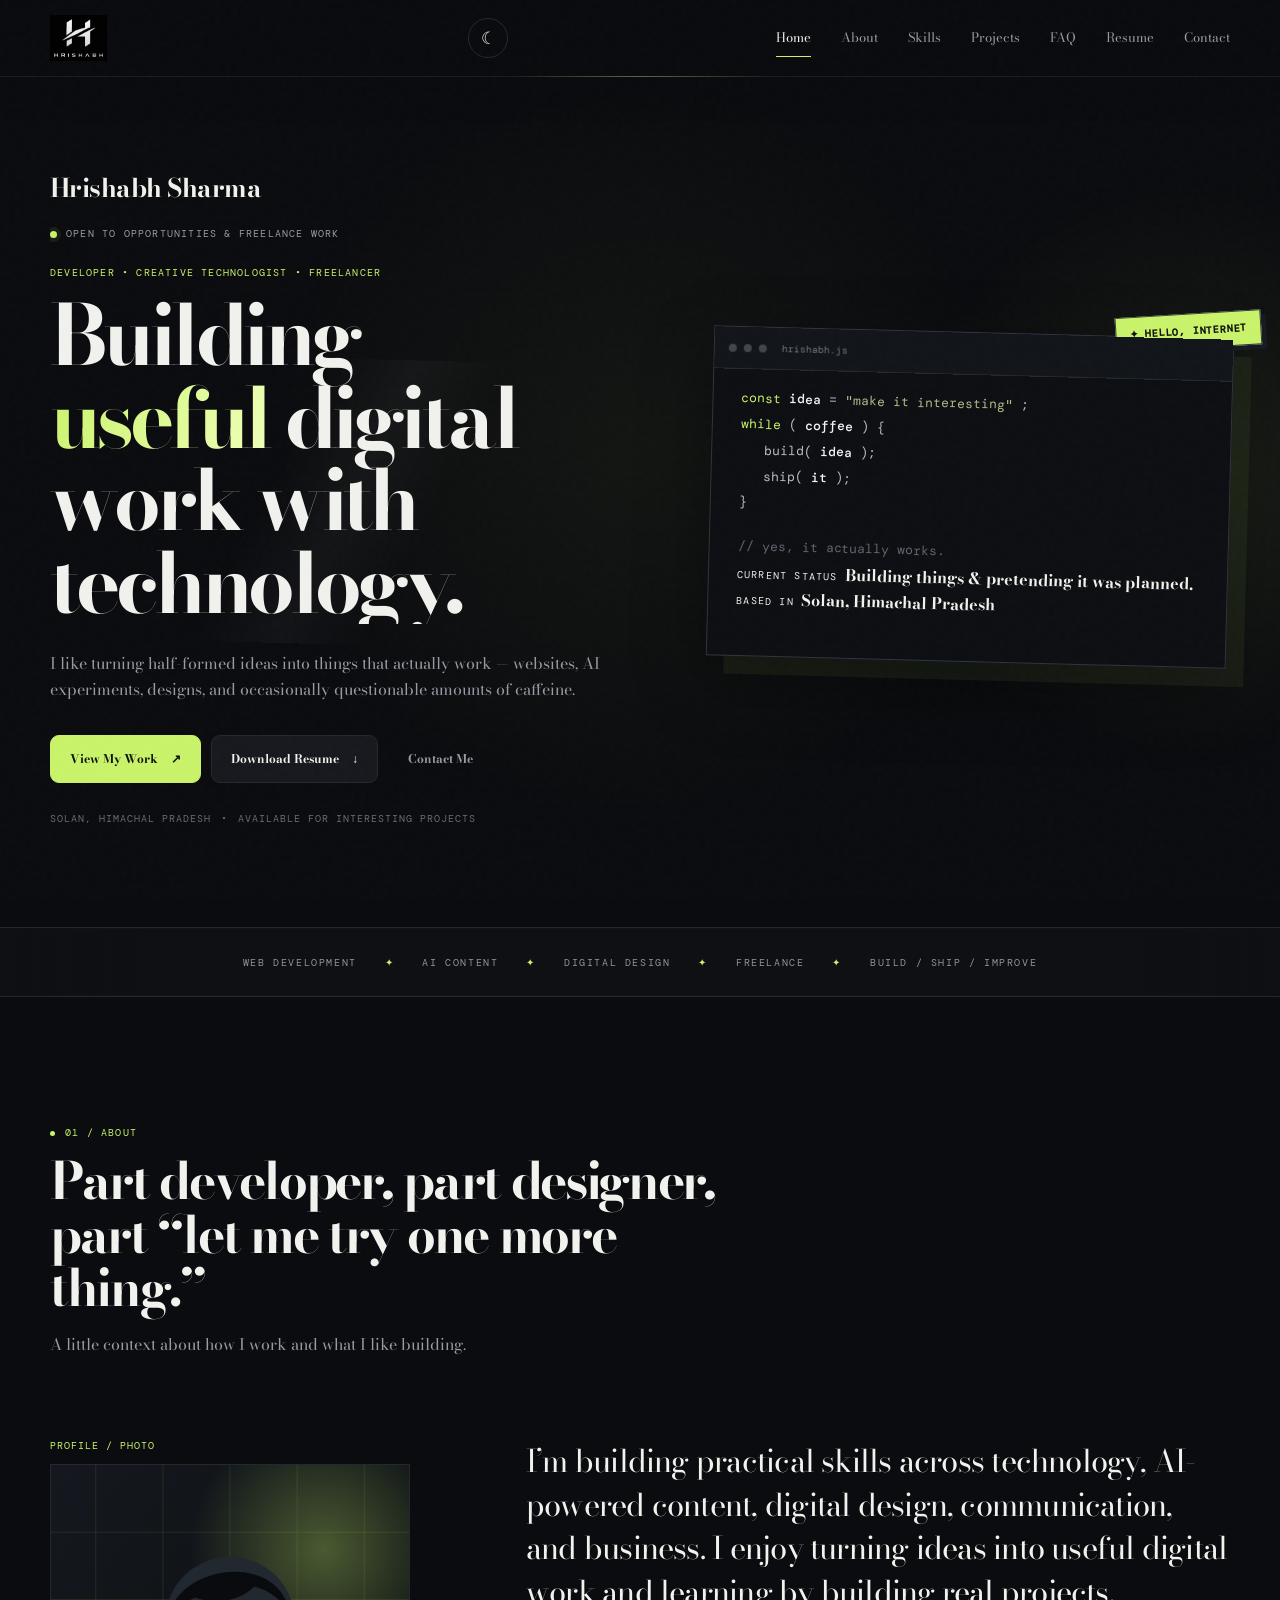
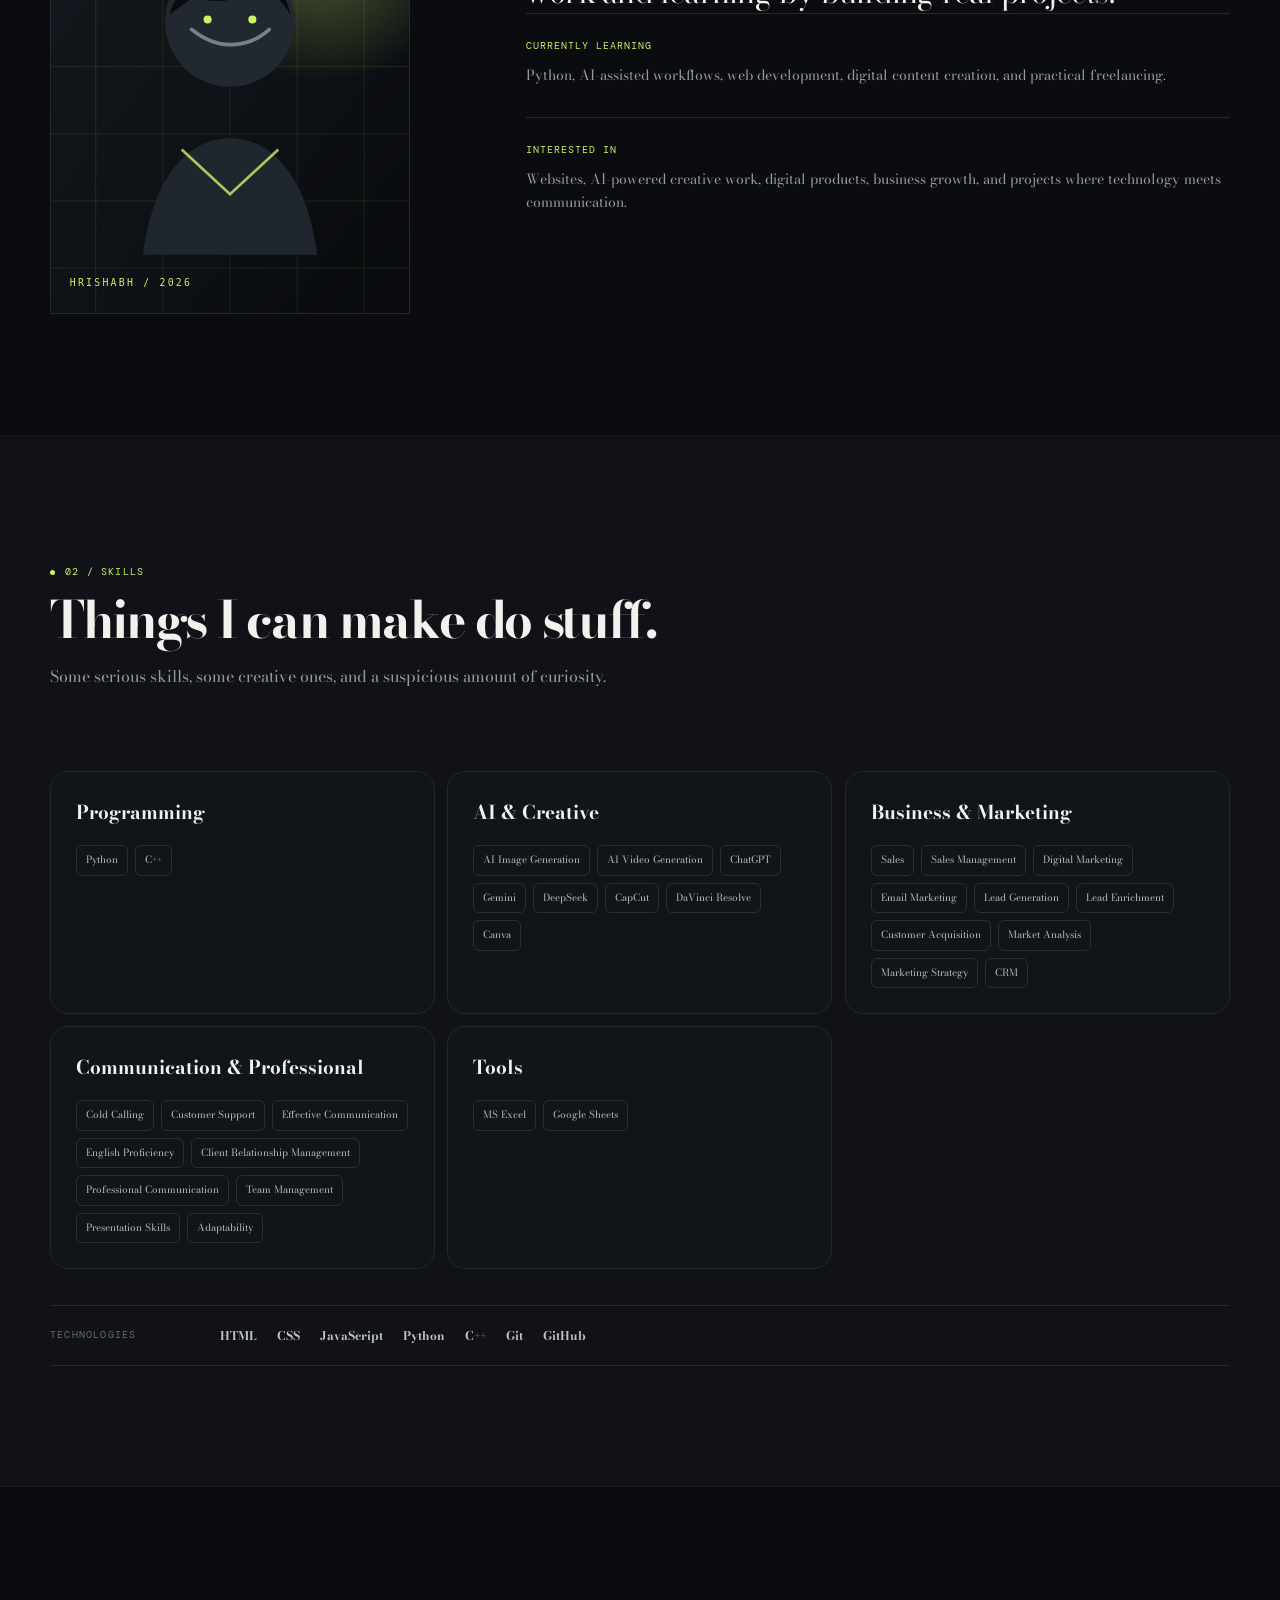
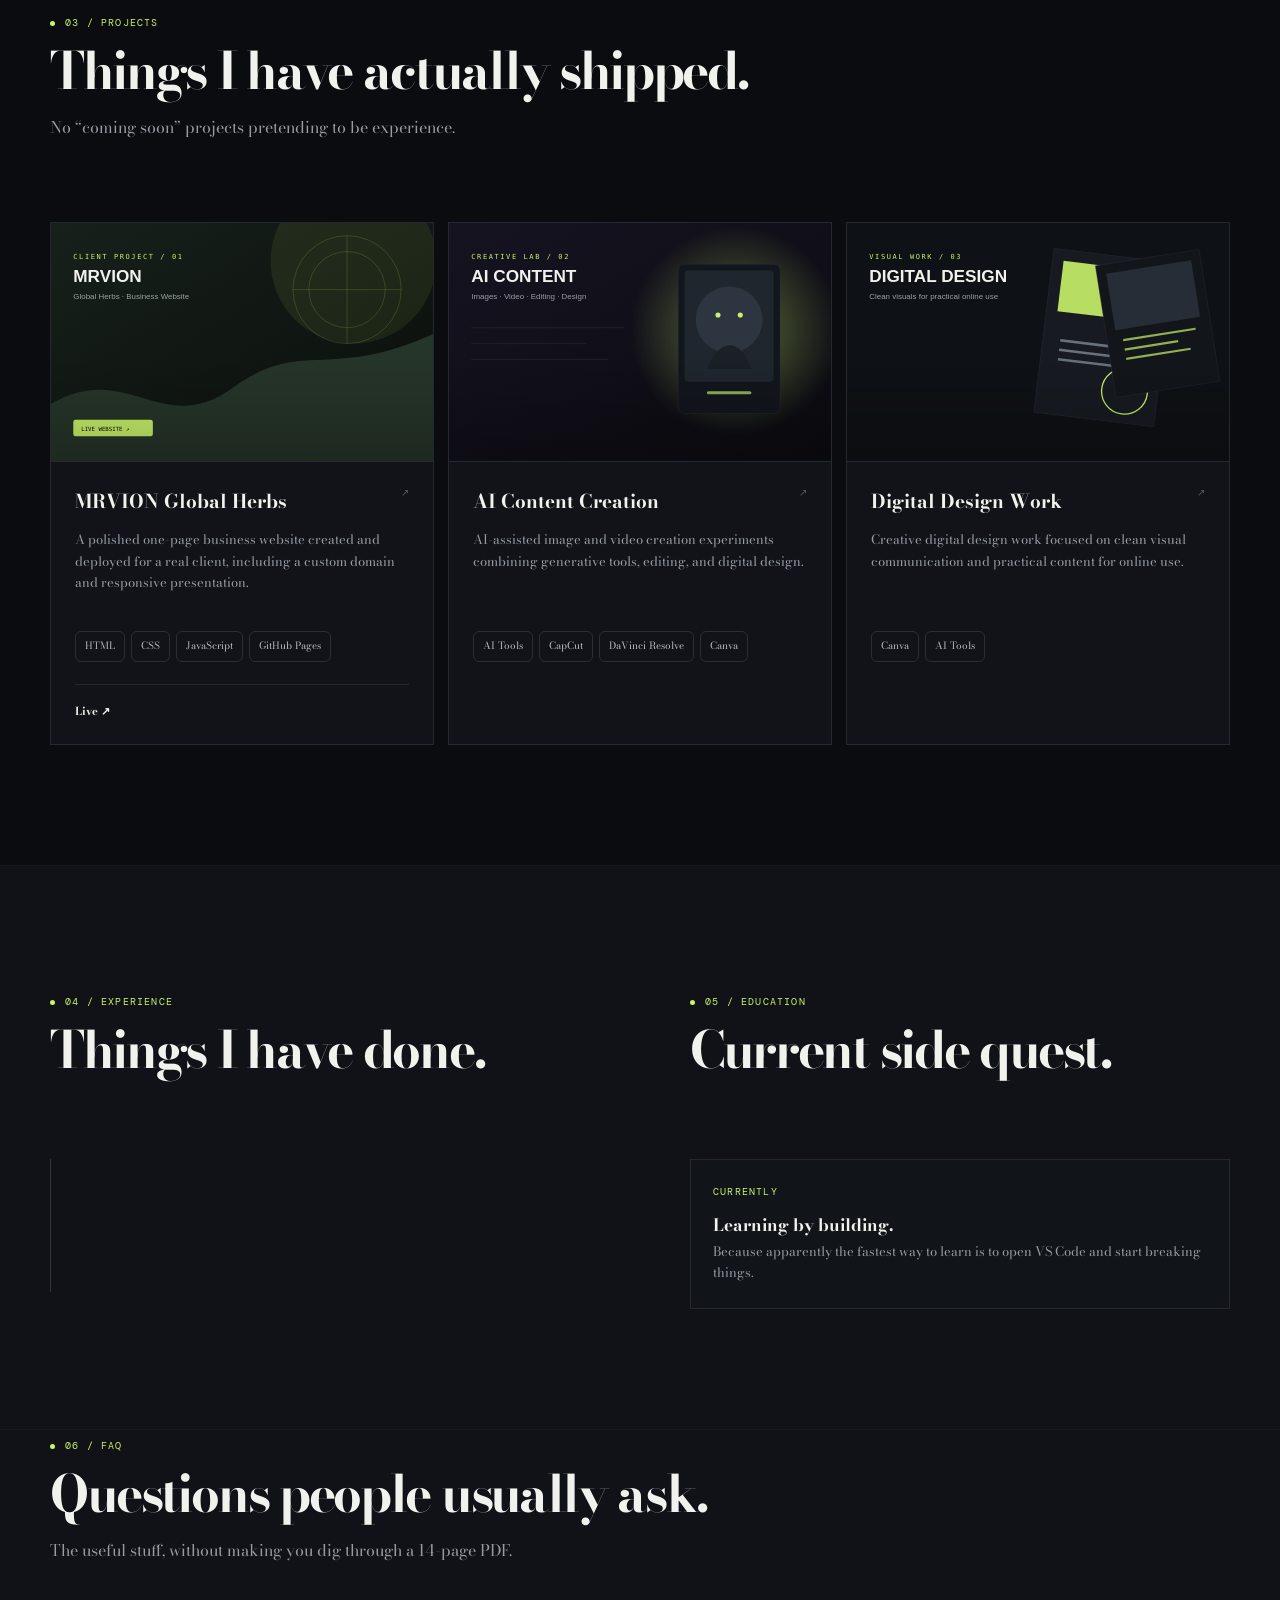
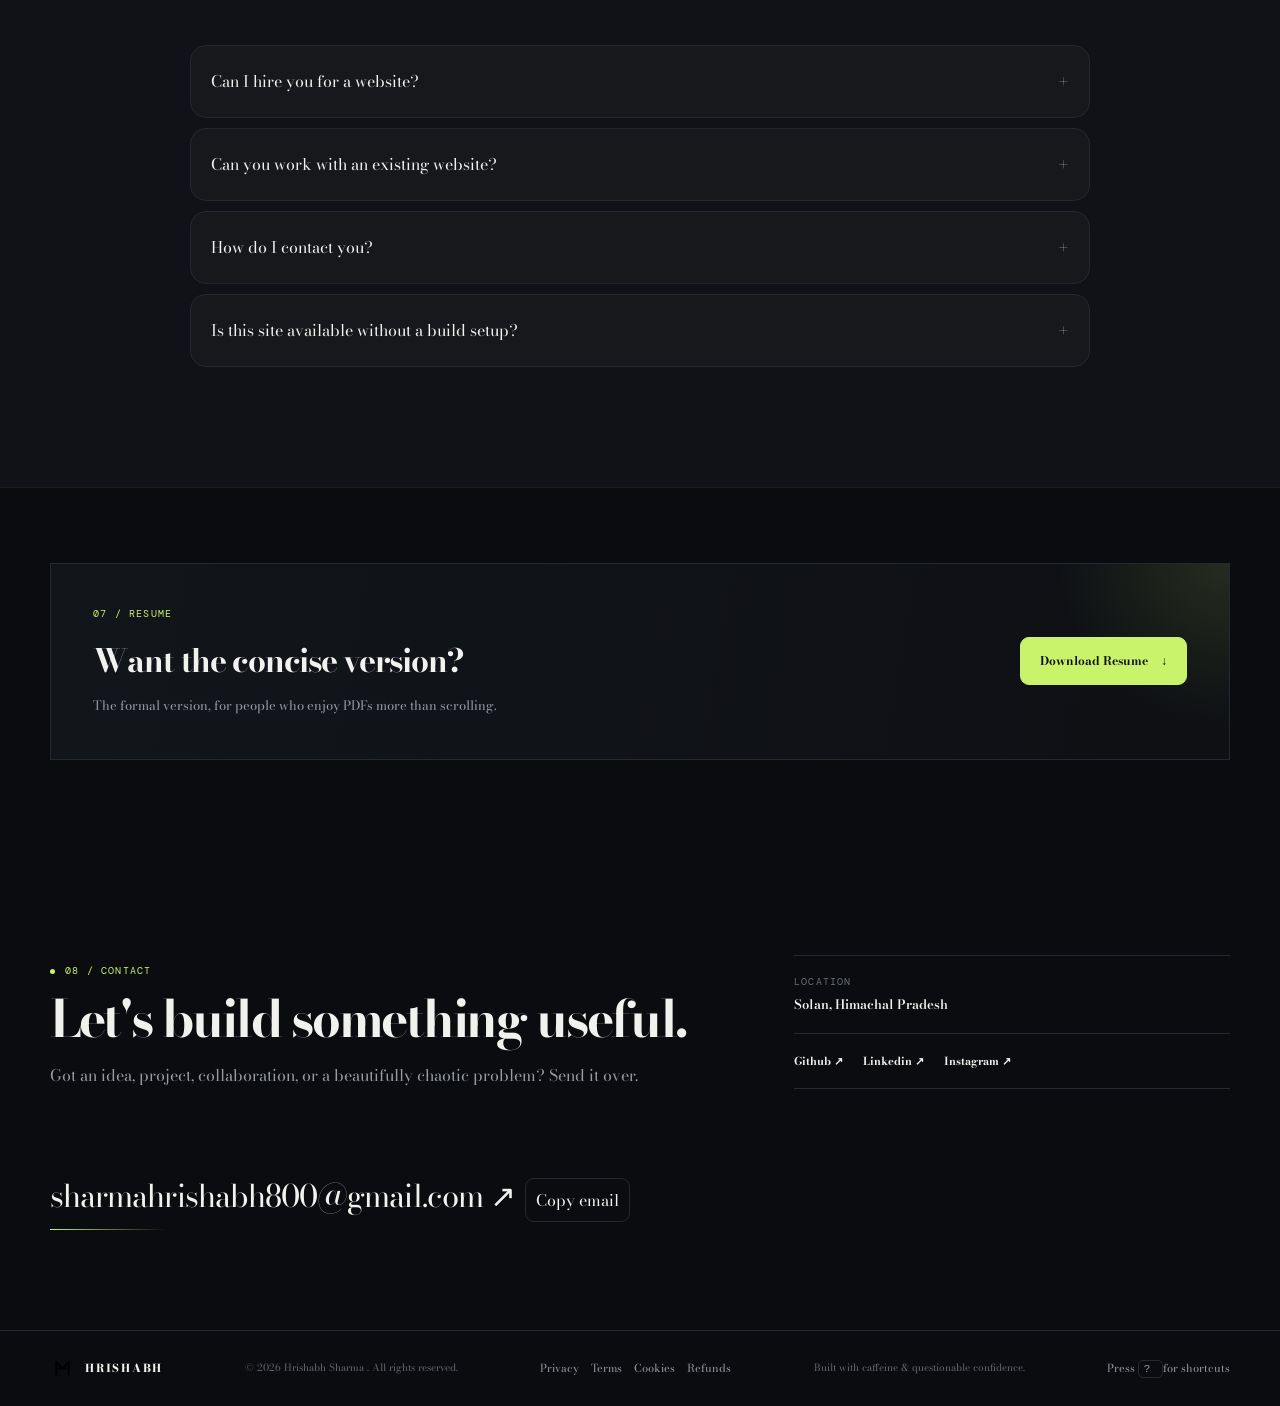
==== commit 9a6439f9: "Update index.html" ====
--- a/index.html
+++ b/index.html
@@ -18,6 +18,7 @@
   </title>
   <link href="logo.svg" rel="icon" type="image/svg+xml"/>
   <link href="styles.css" rel="stylesheet"/>
+  <meta name="google-site-verification" content="fLs3SwCRqdv5piIlrP9gVvHVy-LVwtjwwnBd9U3S_yw" />
  </head>
  <body class="is-loading">
   <a class="skip-link" href="#main-content">
--- a/styles.css
+++ b/styles.css
@@ -1,4 +1,4 @@
-@import url('https://fonts.googleapis.com/css2?family=DM+Mono:wght@400;500&family=Manrope:wght@400;500;600;700;800&display=swap');
+@import url('https://fonts.googleapis.com/css2?family=Bodoni+Moda:opsz,wght@6..96,400;6..96,500;6..96,600;6..96,700&family=DM+Mono:wght@400;500&family=Manrope:wght@400;500;600;700;800&display=swap');
 
 :root {
   --bg: #0b0c0f;
@@ -17,7 +17,7 @@
   margin: 0;
   background: var(--bg);
   color: var(--text);
-  font-family: "Manrope", system-ui, sans-serif;
+  font-family: "Bodoni Moda", serif;
   line-height: 1.65;
 }
 a { color: inherit; text-decoration: none; }
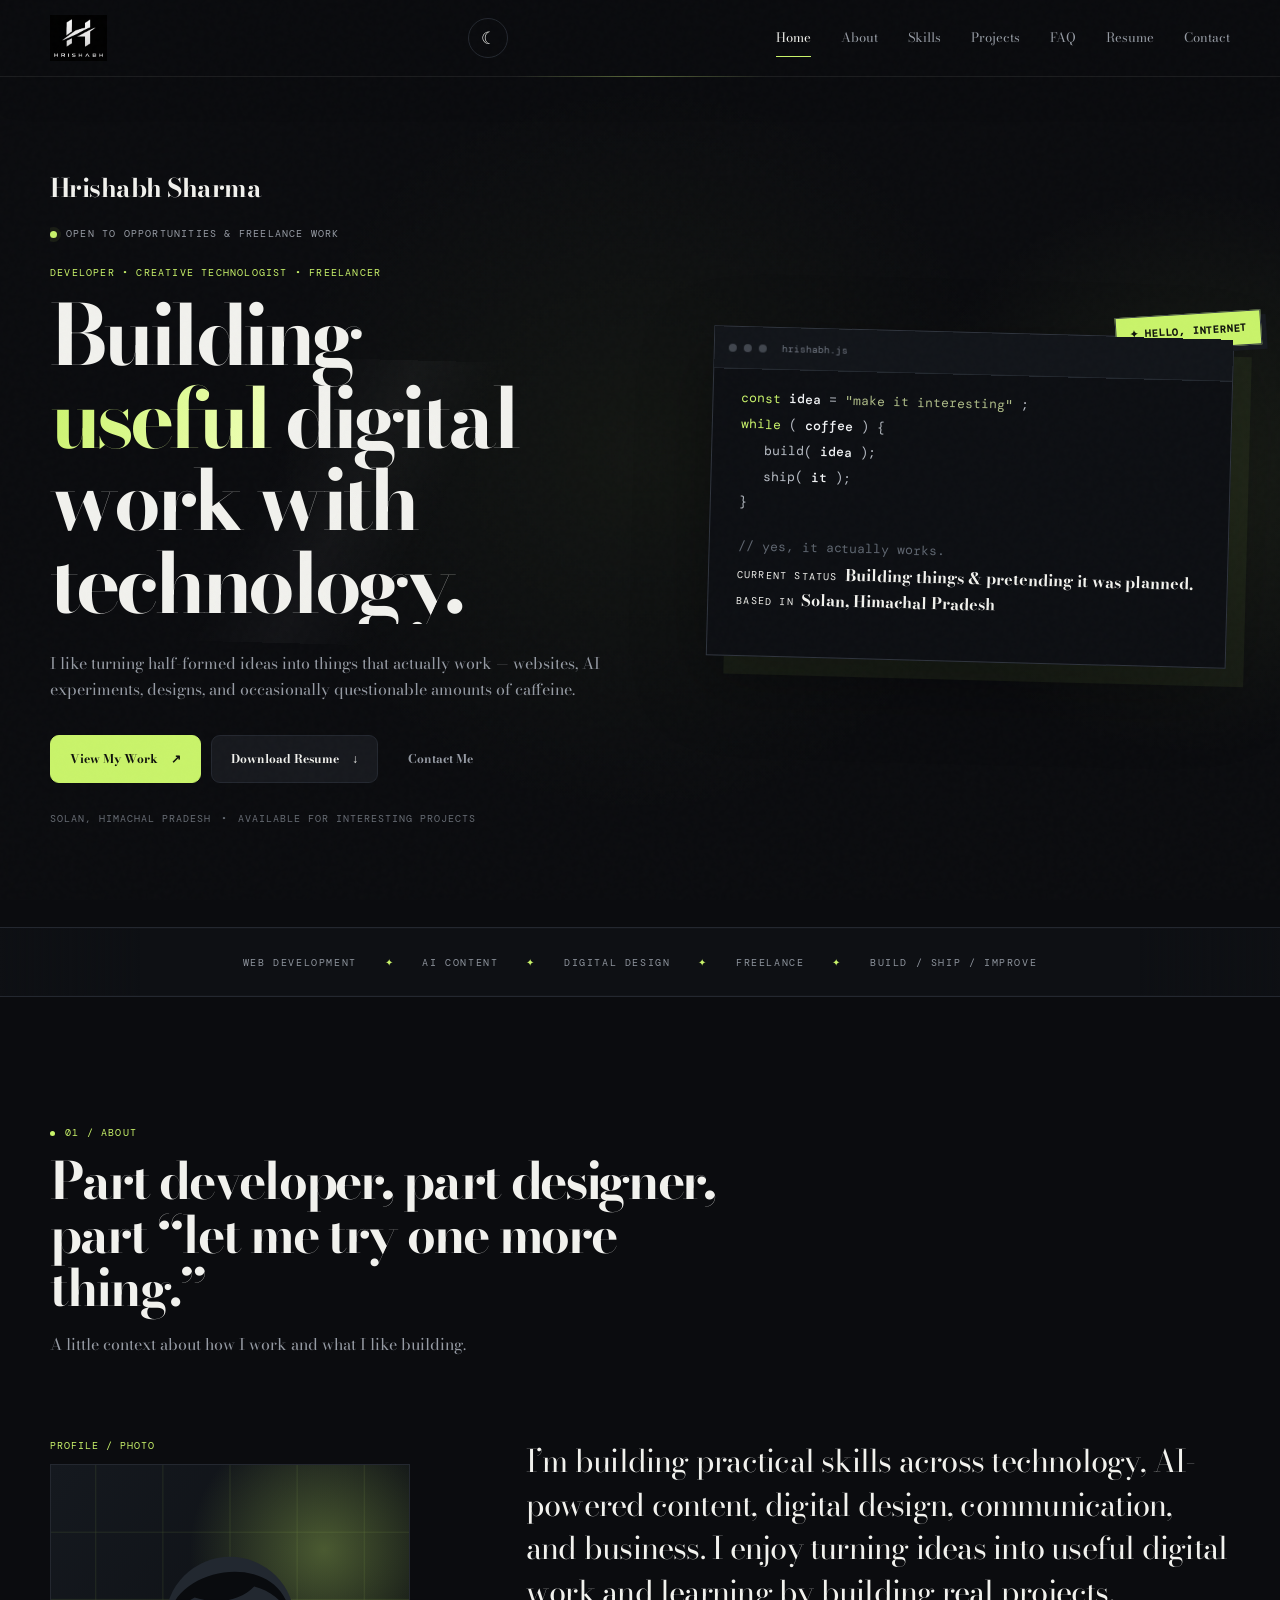
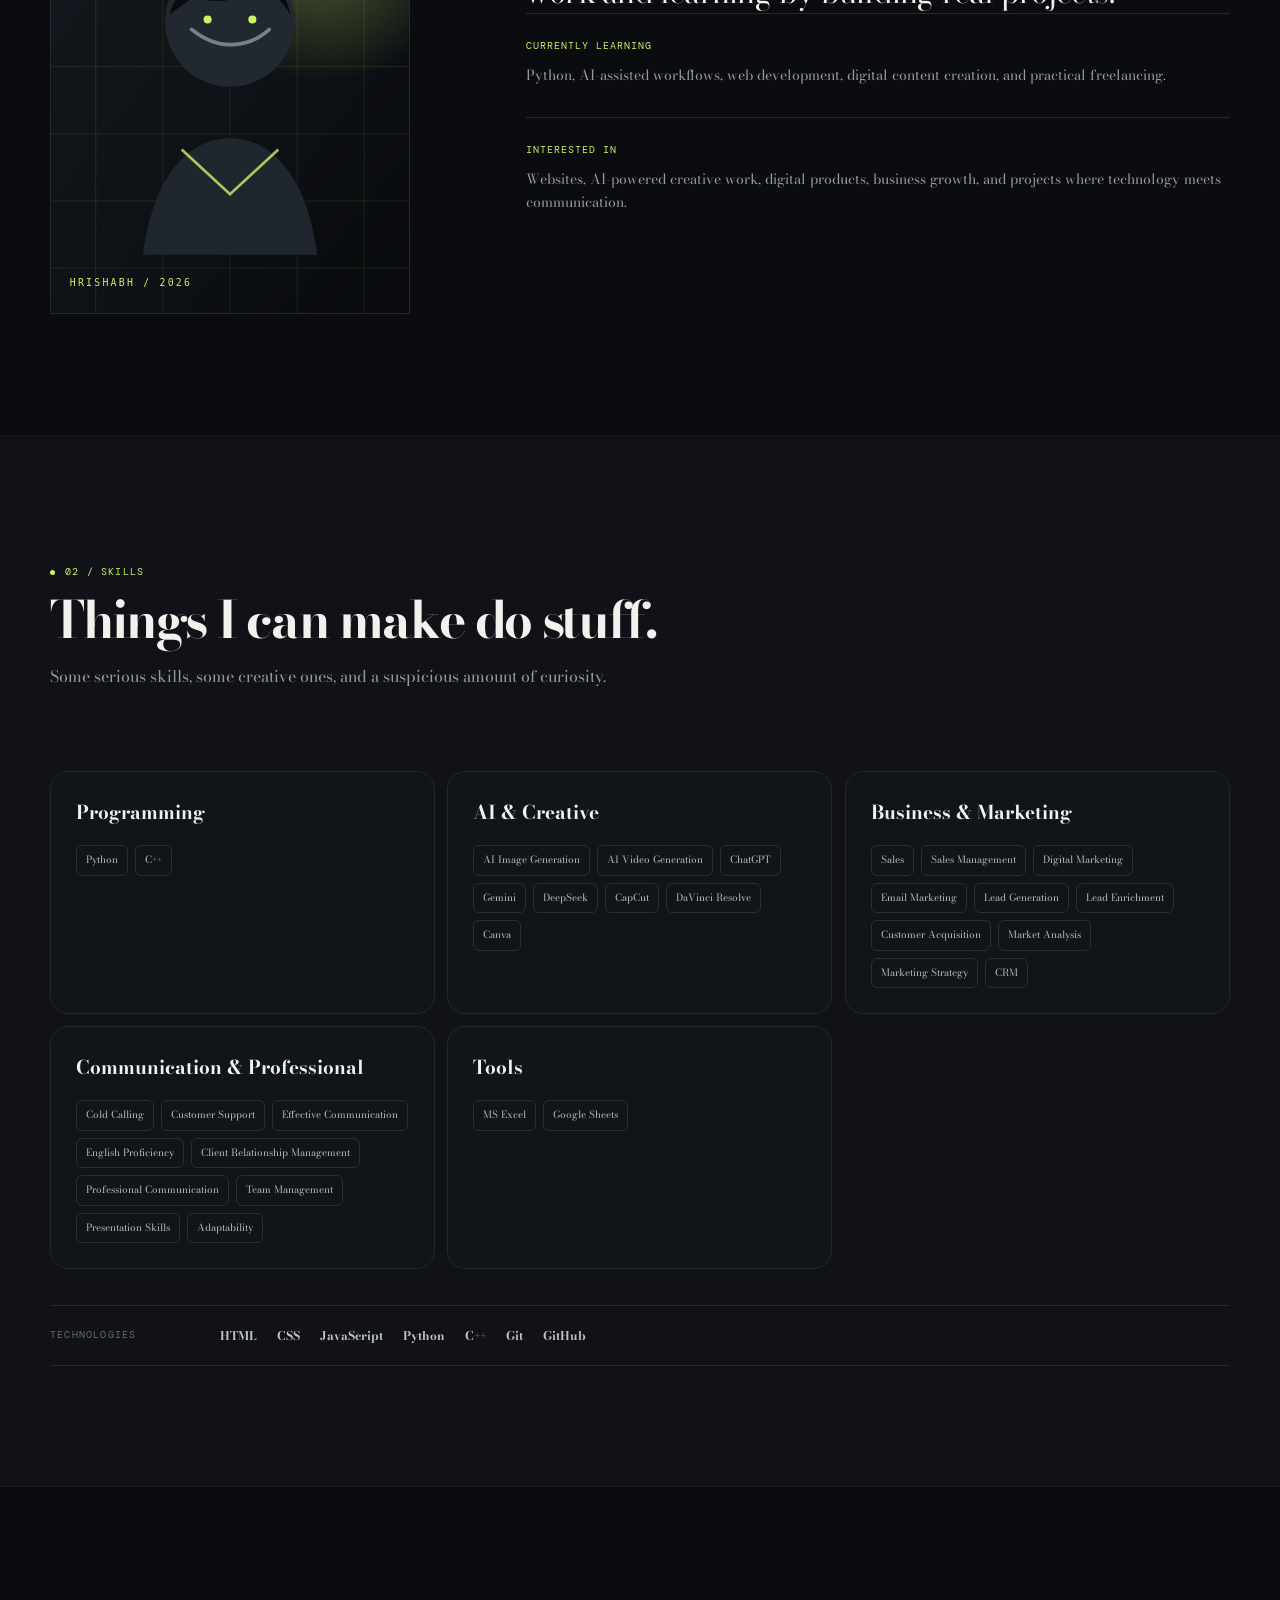
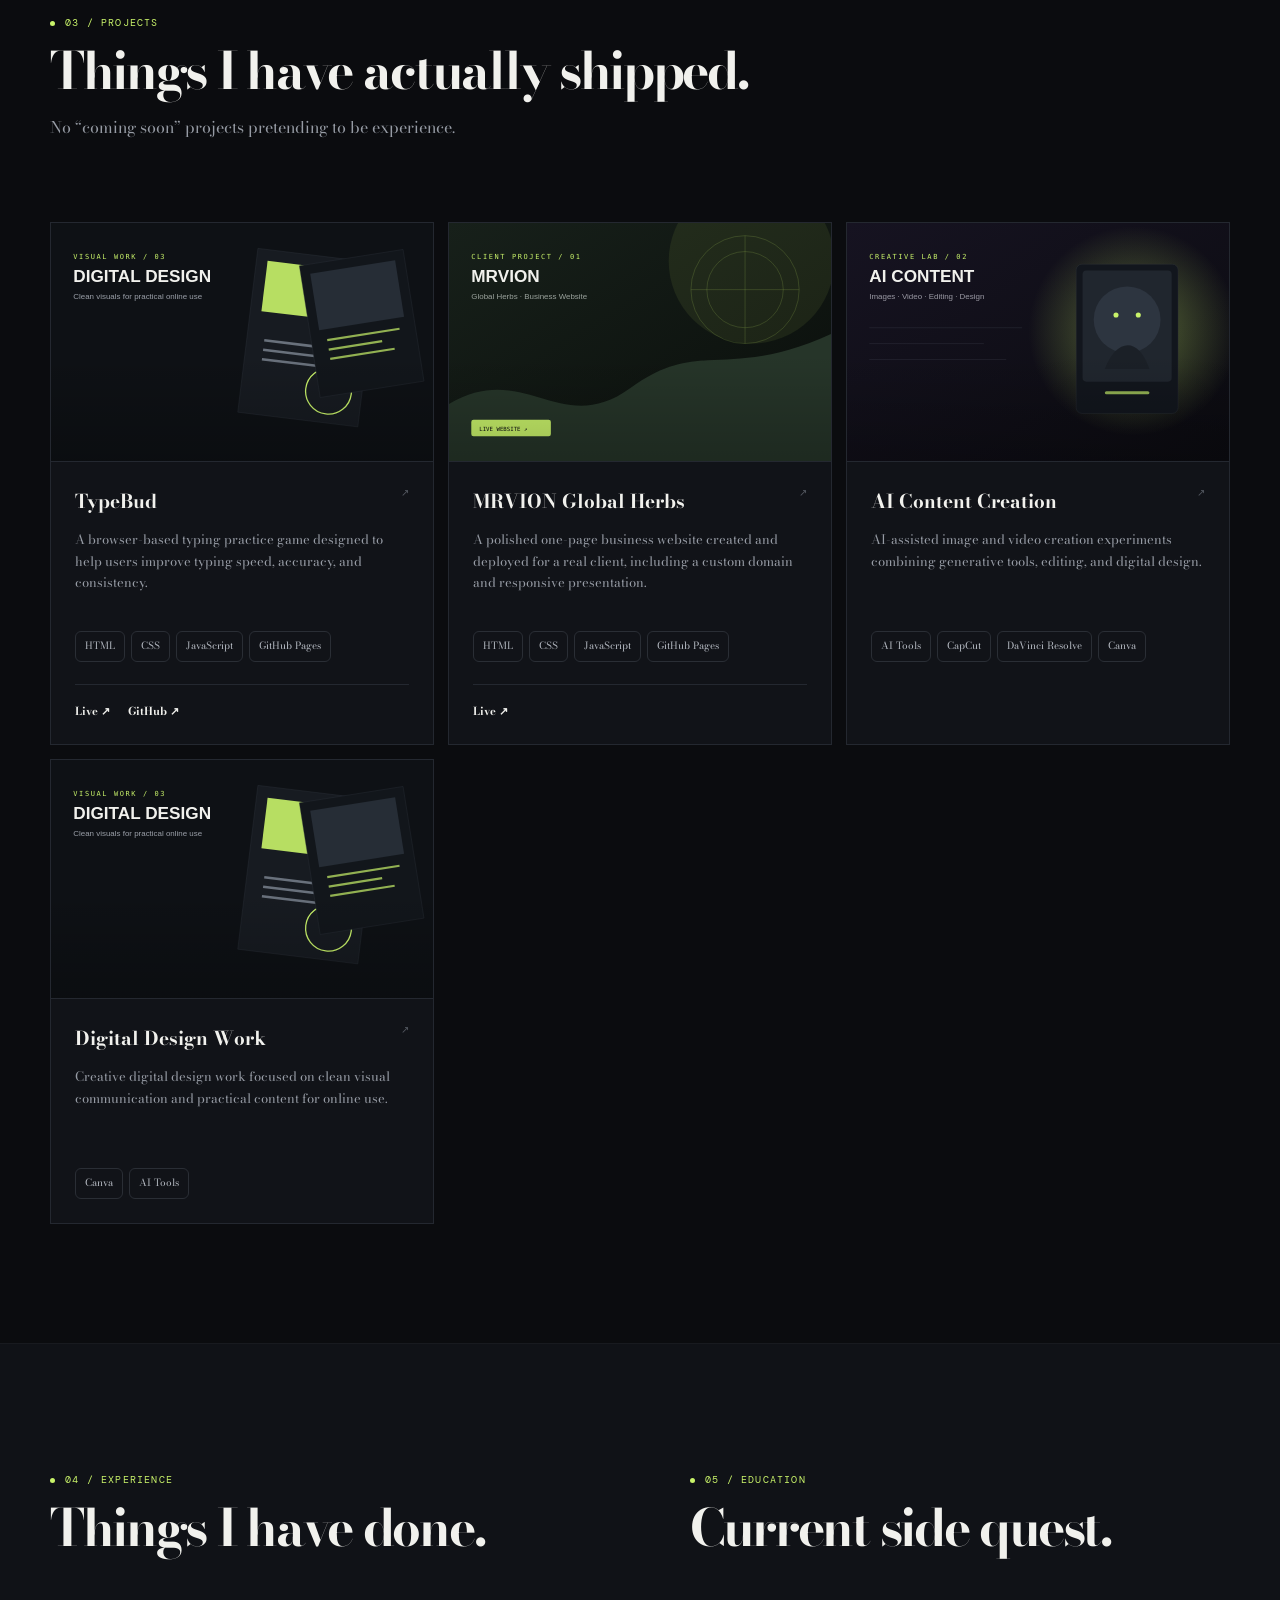
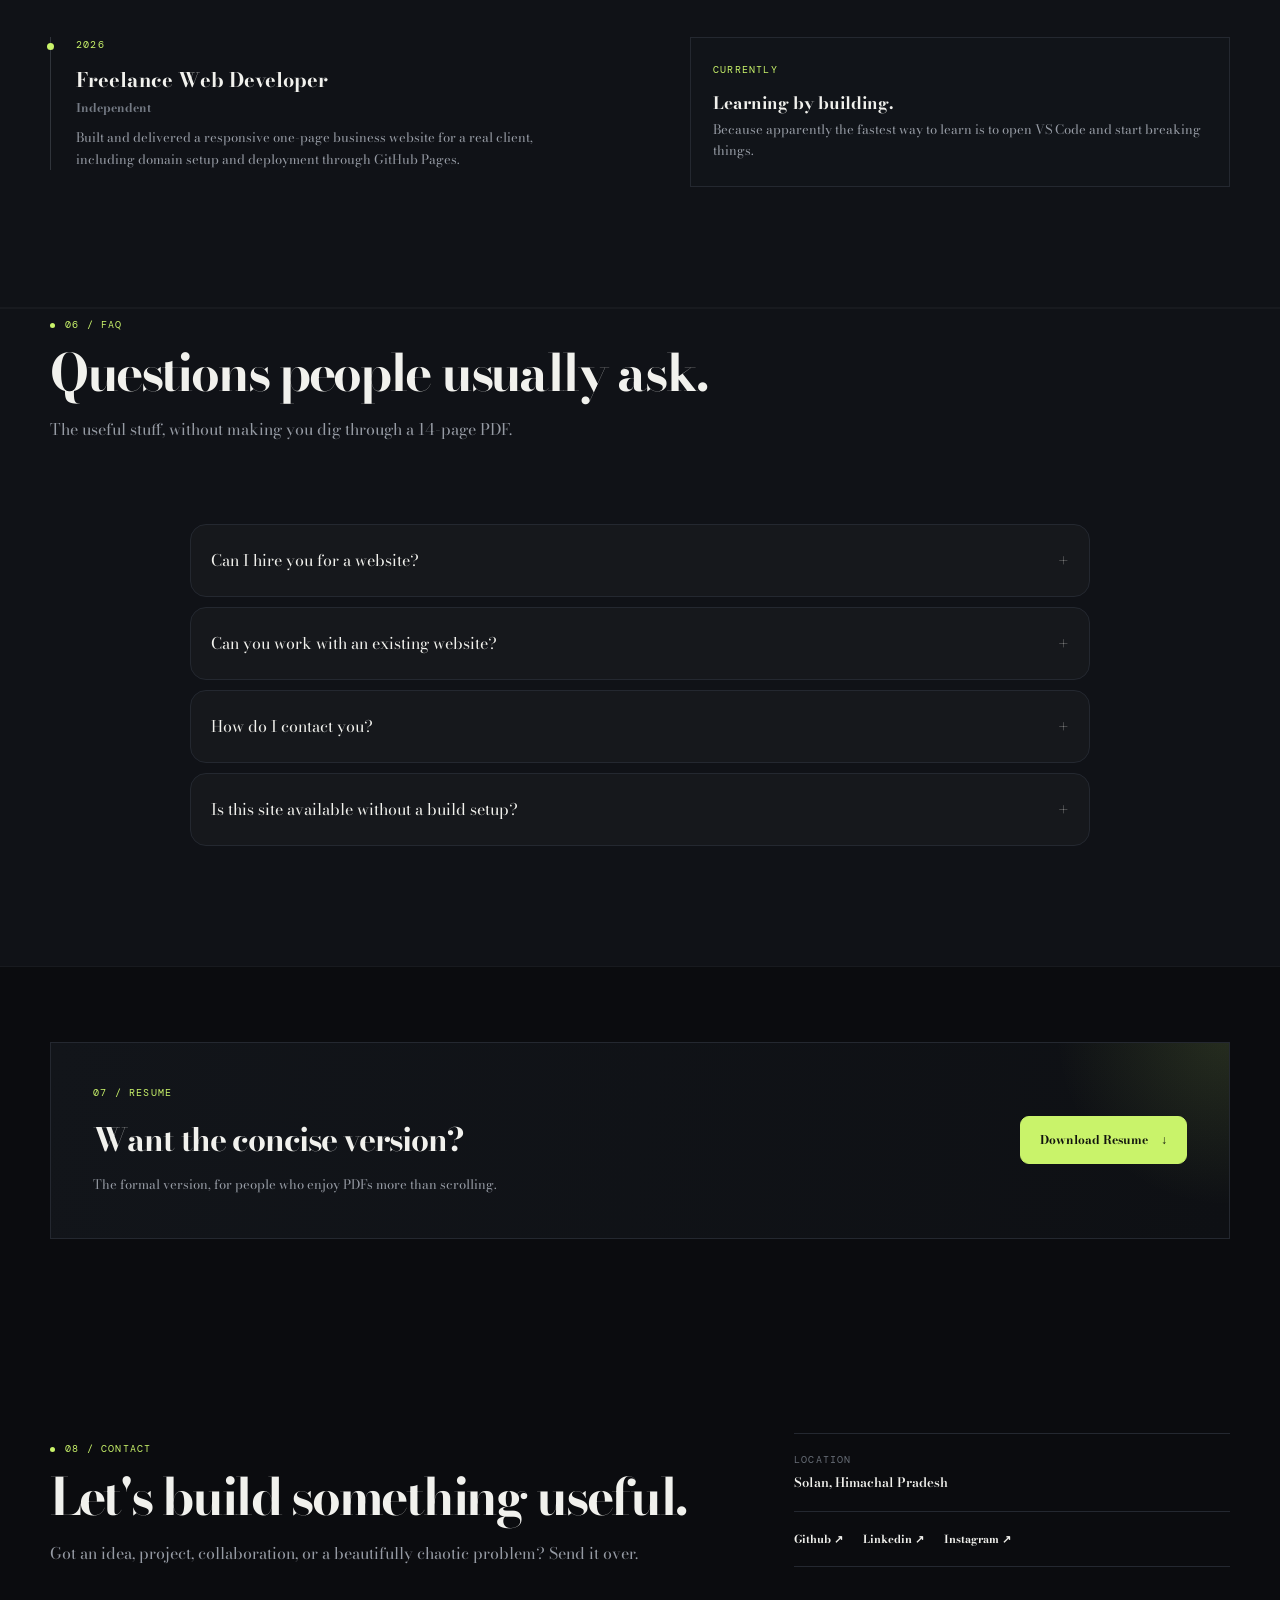
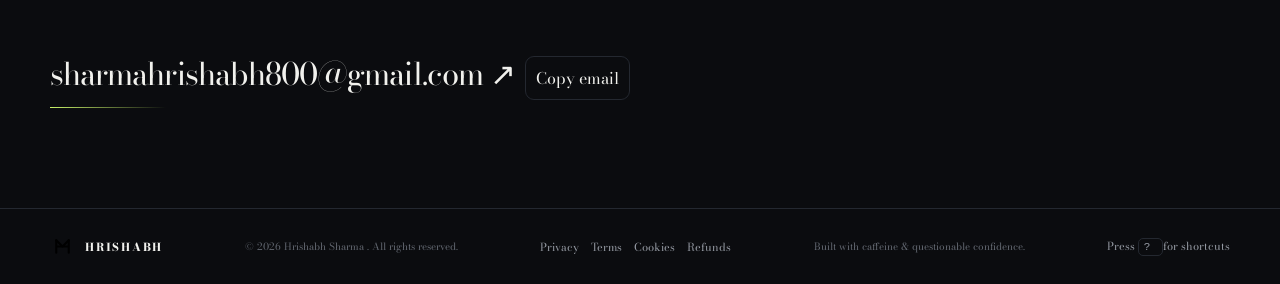
==== commit 1aceaf49: "Update index.html" ====
--- a/index.html
+++ b/index.html
@@ -19,6 +19,21 @@
   <link href="logo.svg" rel="icon" type="image/svg+xml"/>
   <link href="styles.css" rel="stylesheet"/>
   <meta name="google-site-verification" content="fLs3SwCRqdv5piIlrP9gVvHVy-LVwtjwwnBd9U3S_yw" />
+
+  <!-- Favicons -->
+<link rel="icon" type="image/x-icon" href="/favicon.ico">
+<link rel="icon" type="image/png" sizes="16x16" href="/favicon-16x16.png">
+<link rel="icon" type="image/png" sizes="32x32" href="/favicon-32x32.png">
+
+<!-- Apple Touch Icon -->
+<link rel="apple-touch-icon" href="/apple-touch-icon.png">
+
+<!-- Android Chrome -->
+<link rel="icon" type="image/png" sizes="192x192" href="/android-chrome-192x192.png">
+<link rel="icon" type="image/png" sizes="512x512" href="/android-chrome-512x512.png">
+
+<!-- Web Manifest -->
+<link rel="manifest" href="/site.webmanifest">
  </head>
  <body class="is-loading">
   <a class="skip-link" href="#main-content">
